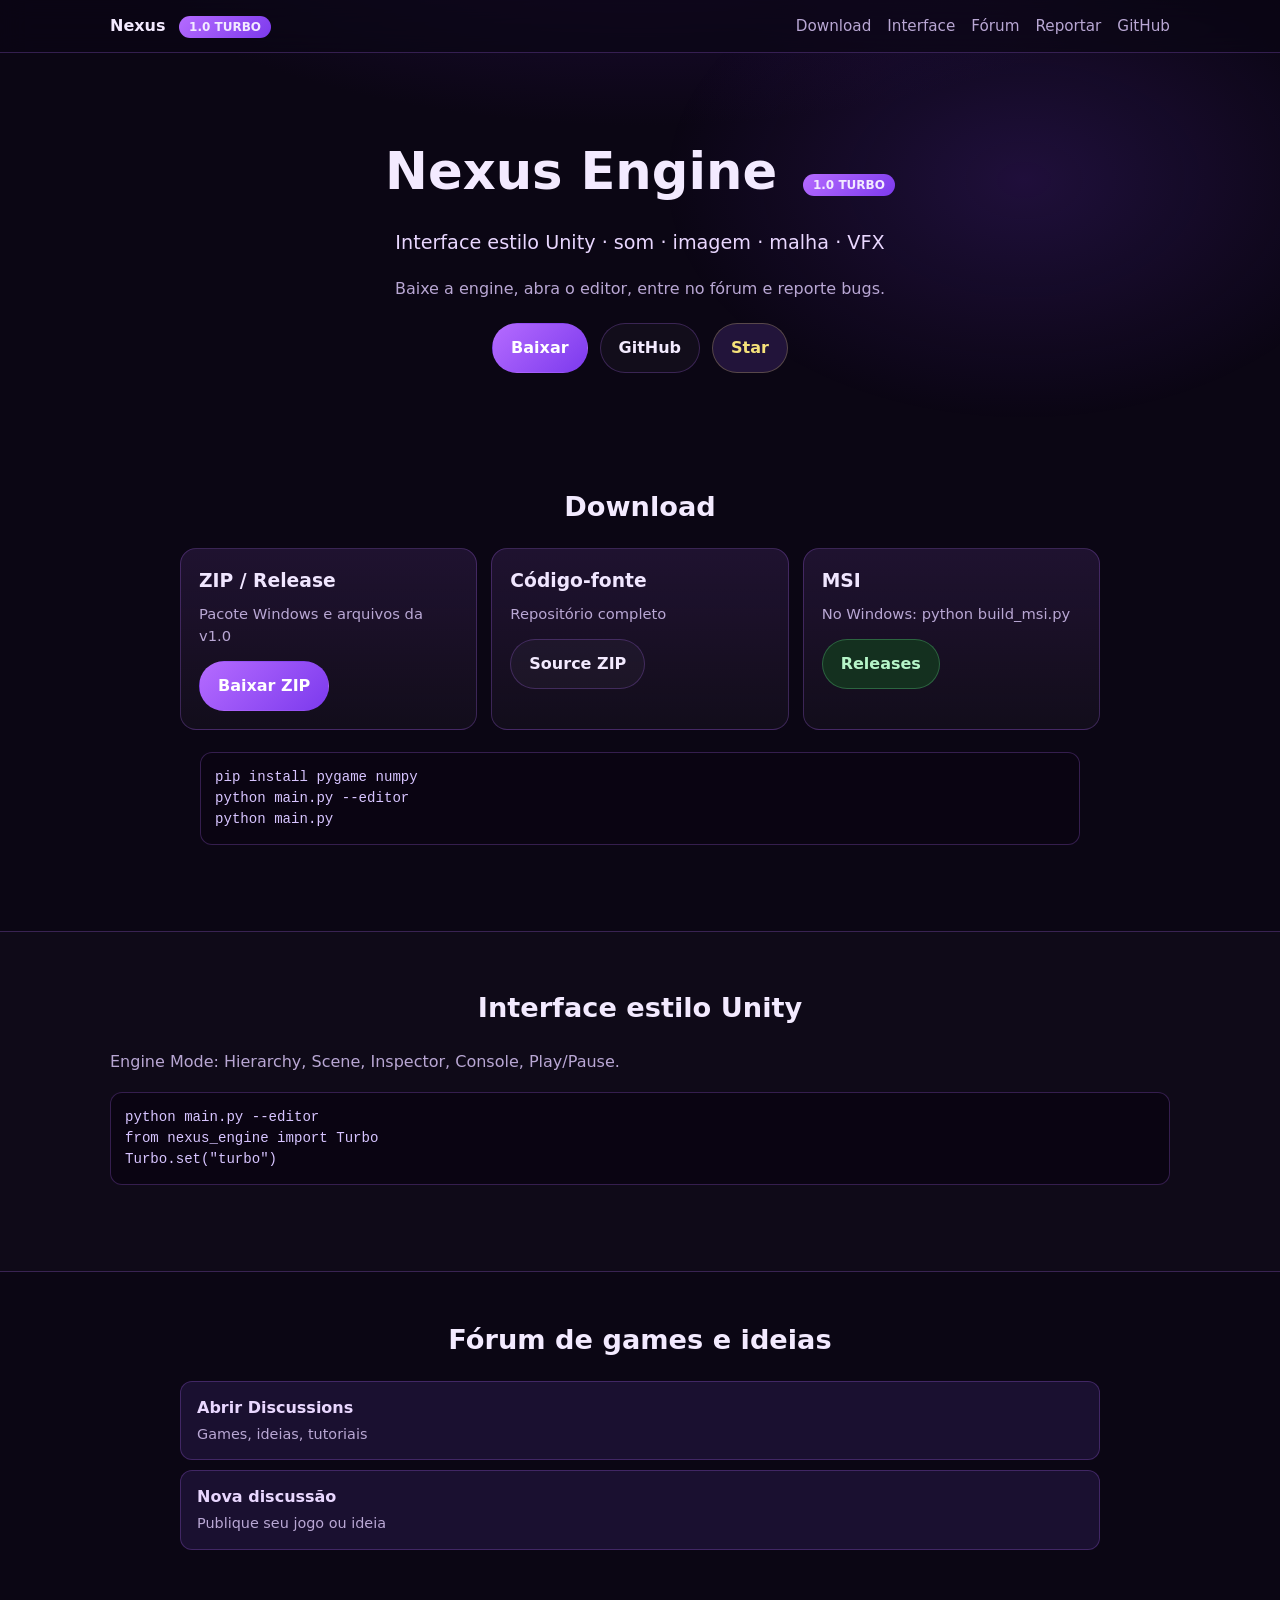
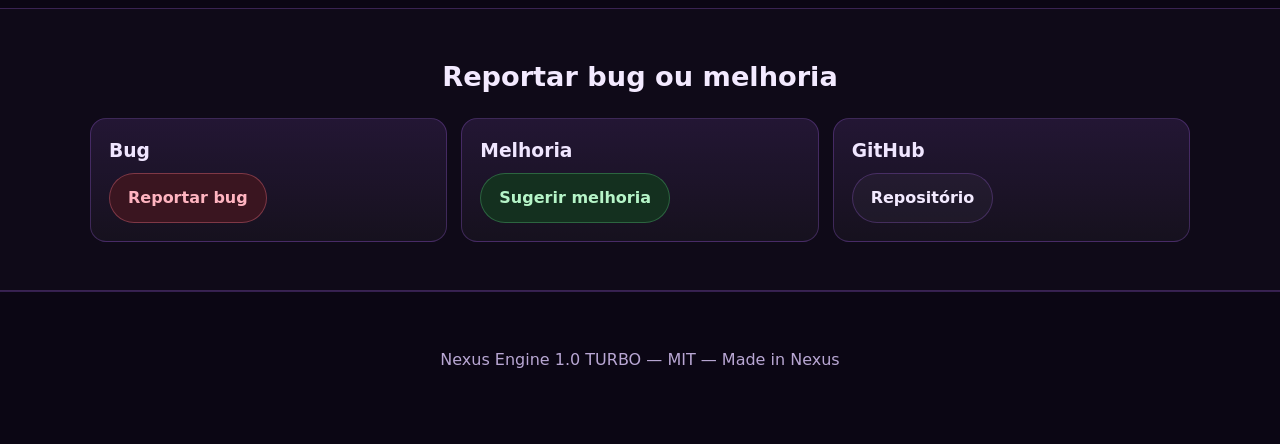
==== docs/index.html @ ec55538c "docs/: real single-page site for GitHub Pages" ====
<!DOCTYPE html>
<html lang="pt-BR">
<head>
  <meta charset="UTF-8" />
  <meta name="viewport" content="width=device-width, initial-scale=1" />
  <title>Nexus Engine 1.0 TURBO</title>
  <meta name="description" content="Nexus Engine 1.0 TURBO — download, interface Unity, fórum, reportar bug" />
  <link rel="stylesheet" href="styles.css" />
</head>
<body>
  <div class="bg-glow"></div>
  <header class="nav"><div class="nav-inner">
    <a class="brand" href="#top"><span>Nexus <span class="badge-turbo">1.0 TURBO</span></span></a>
    <nav class="links">
      <a href="#download">Download</a>
      <a href="#interface">Interface</a>
      <a href="#forum">Fórum</a>
      <a href="#report">Reportar</a>
      <a href="https://github.com/heitorhanzelgontijo-svg/nexus-engine" target="_blank" rel="noopener">GitHub</a>
    </nav>
  </div></header>

  <main id="top">
    <section class="hero">
      <h1>Nexus Engine <span class="badge-turbo">1.0 TURBO</span></h1>
      <p class="tagline">Interface estilo Unity · som · imagem · malha · VFX</p>
      <p class="sub">Baixe a engine, abra o editor, entre no fórum e reporte bugs.</p>
      <div class="cta">
        <a class="btn primary" href="#download">Baixar</a>
        <a class="btn ghost" href="https://github.com/heitorhanzelgontijo-svg/nexus-engine" target="_blank" rel="noopener">GitHub</a>
        <a class="btn star" href="https://github.com/heitorhanzelgontijo-svg/nexus-engine" target="_blank" rel="noopener">Star</a>
      </div>
    </section>

    <section id="download" class="section">
      <h2>Download</h2>
      <div class="dl-grid">
        <div class="dl-card">
          <h3>ZIP / Release</h3>
          <p>Pacote Windows e arquivos da v1.0</p>
          <a class="btn primary" href="https://github.com/heitorhanzelgontijo-svg/nexus-engine/releases/latest">Baixar ZIP</a>
        </div>
        <div class="dl-card">
          <h3>Código-fonte</h3>
          <p>Repositório completo</p>
          <a class="btn ghost" href="https://github.com/heitorhanzelgontijo-svg/nexus-engine/archive/refs/heads/main.zip">Source ZIP</a>
        </div>
        <div class="dl-card">
          <h3>MSI</h3>
          <p>No Windows: python build_msi.py</p>
          <a class="btn ok" href="https://github.com/heitorhanzelgontijo-svg/nexus-engine/releases/latest">Releases</a>
        </div>
      </div>
      <div class="doc-block">
        <pre><code>pip install pygame numpy
python main.py --editor
python main.py</code></pre>
      </div>
    </section>

    <section id="interface" class="section alt">
      <div class="doc-block">
        <h2>Interface estilo Unity</h2>
        <p>Engine Mode: Hierarchy, Scene, Inspector, Console, Play/Pause.</p>
        <pre><code>python main.py --editor
from nexus_engine import Turbo
Turbo.set("turbo")</code></pre>
      </div>
    </section>

    <section id="forum" class="section">
      <h2>Fórum de games e ideias</h2>
      <ul class="forum-list">
        <li>
          <a href="https://github.com/heitorhanzelgontijo-svg/nexus-engine/discussions" target="_blank" rel="noopener">Abrir Discussions</a>
          <span>Games, ideias, tutoriais</span>
        </li>
        <li>
          <a href="https://github.com/heitorhanzelgontijo-svg/nexus-engine/discussions/new/choose" target="_blank" rel="noopener">Nova discussão</a>
          <span>Publique seu jogo ou ideia</span>
        </li>
      </ul>
    </section>

    <section id="report" class="section alt">
      <h2>Reportar bug ou melhoria</h2>
      <div class="dl-grid">
        <div class="dl-card">
          <h3>Bug</h3>
          <a class="btn danger" href="https://github.com/heitorhanzelgontijo-svg/nexus-engine/issues/new?labels=bug&title=%5BBUG%5D%20" target="_blank" rel="noopener">Reportar bug</a>
        </div>
        <div class="dl-card">
          <h3>Melhoria</h3>
          <a class="btn ok" href="https://github.com/heitorhanzelgontijo-svg/nexus-engine/issues/new?labels=enhancement&title=%5BENHANCEMENT%5D%20" target="_blank" rel="noopener">Sugerir melhoria</a>
        </div>
        <div class="dl-card">
          <h3>GitHub</h3>
          <a class="btn ghost" href="https://github.com/heitorhanzelgontijo-svg/nexus-engine" target="_blank" rel="noopener">Repositório</a>
        </div>
      </div>
    </section>
  </main>

  <footer>
    <p>Nexus Engine 1.0 TURBO — MIT — Made in Nexus</p>
  </footer>
  <script src="app.js"></script>
</body>
</html>
---- docs/styles.css ----
:root {
  --bg: #0b0614;
  --card: #1a1030;
  --text: #f3eaff;
  --muted: #b9a7d4;
  --accent: #b56bff;
  --accent2: #7c3aed;
  --line: rgba(181, 107, 255, 0.25);
  --radius: 18px;
  font-family: Inter, ui-sans-serif, system-ui, sans-serif;
}
* { box-sizing: border-box; }
body {
  margin: 0; color: var(--text);
  background: radial-gradient(1200px 600px at 50% -10%, #2a1050 0%, var(--bg) 55%);
  min-height: 100vh; line-height: 1.5;
}
.bg-glow {
  position: fixed; inset: 0; pointer-events: none; z-index: -1;
  background: radial-gradient(600px 400px at 80% 20%, rgba(124,58,237,.18), transparent 60%);
}
.nav {
  position: sticky; top: 0; z-index: 20;
  backdrop-filter: blur(14px); background: rgba(11,6,20,.7); border-bottom: 1px solid var(--line);
}
.nav-inner {
  max-width: 1100px; margin: 0 auto; padding: 14px 20px;
  display: flex; align-items: center; gap: 18px; justify-content: space-between; flex-wrap: wrap;
}
.brand { display: flex; align-items: center; gap: 10px; color: var(--text); text-decoration: none; font-weight: 700; }
.links { display: flex; gap: 16px; flex-wrap: wrap; }
.links a { color: var(--muted); text-decoration: none; font-size: 0.95rem; }
.links a:hover { color: var(--text); }
.hero { text-align: center; padding: 72px 20px 48px; max-width: 860px; margin: 0 auto; }
h1 { font-size: clamp(2.2rem, 5vw, 3.2rem); margin: 8px 0; }
.tagline { font-size: 1.2rem; color: #e9d7ff; }
.sub { color: var(--muted); max-width: 640px; margin: 0 auto 22px; }
.cta { display: flex; gap: 12px; justify-content: center; flex-wrap: wrap; margin-bottom: 18px; }
.btn {
  display: inline-flex; align-items: center; justify-content: center;
  padding: 12px 18px; border-radius: 999px; text-decoration: none; font-weight: 600;
  border: 1px solid transparent;
}
.btn.primary { background: linear-gradient(135deg, var(--accent), var(--accent2)); color: white; }
.btn.ghost { border-color: var(--line); color: var(--text); background: rgba(255,255,255,.03); }
.btn.star { background: #22143a; color: #f6e27a; border-color: rgba(246,226,122,.25); }
.btn.danger { background: #3a1520; color: #ffb4c0; border: 1px solid rgba(255,120,140,.35); }
.btn.ok { background: #14301f; color: #b6f5c8; border: 1px solid rgba(100,220,140,.3); }
.section { max-width: 1100px; margin: 0 auto; padding: 48px 20px; }
.section.alt { background: rgba(255,255,255,.02); border-block: 1px solid var(--line); max-width: none; }
.section.alt > * { max-width: 1100px; margin-left: auto; margin-right: auto; }
h2 { font-size: 1.7rem; margin: 0 0 20px; text-align: center; }
.dl-grid { display: grid; grid-template-columns: repeat(auto-fit, minmax(240px, 1fr)); gap: 14px; max-width: 920px; margin: 0 auto; }
.dl-card {
  background: linear-gradient(180deg, rgba(181,107,255,.12), rgba(255,255,255,.03));
  border: 1px solid var(--line); border-radius: 16px; padding: 18px; text-align: left;
}
.dl-card h3 { margin: 0 0 8px; color: #f0e6ff; }
.dl-card p { margin: 0 0 14px; color: var(--muted); font-size: 0.92rem; }
.doc-block { max-width: 920px; margin: 0 auto; padding: 8px 20px 24px; }
.doc-block pre {
  background: #0a0412; border: 1px solid var(--line); border-radius: 12px;
  padding: 14px; overflow: auto; color: #d7c4ff; font-size: 0.88rem; text-align: left;
}
.doc-block p, .doc-block li { color: var(--muted); text-align: left; line-height: 1.65; }
.forum-list { list-style: none; padding: 0; margin: 0 auto; max-width: 920px; }
.forum-list li {
  background: var(--card); border: 1px solid var(--line); border-radius: 12px;
  padding: 14px 16px; margin: 10px 0; text-align: left;
}
.forum-list a { color: #e9d7ff; font-weight: 600; text-decoration: none; }
.forum-list span { display: block; color: var(--muted); font-size: 0.9rem; margin-top: 4px; }
.badge-turbo {
  display: inline-block; margin-left: 8px; padding: 2px 10px; border-radius: 999px;
  background: linear-gradient(135deg, #b56bff, #7c3aed); font-size: 0.75rem; font-weight: 800;
}
footer { text-align: center; padding: 40px 16px 56px; color: var(--muted); border-top: 1px solid var(--line); }
html { scroll-behavior: smooth; }
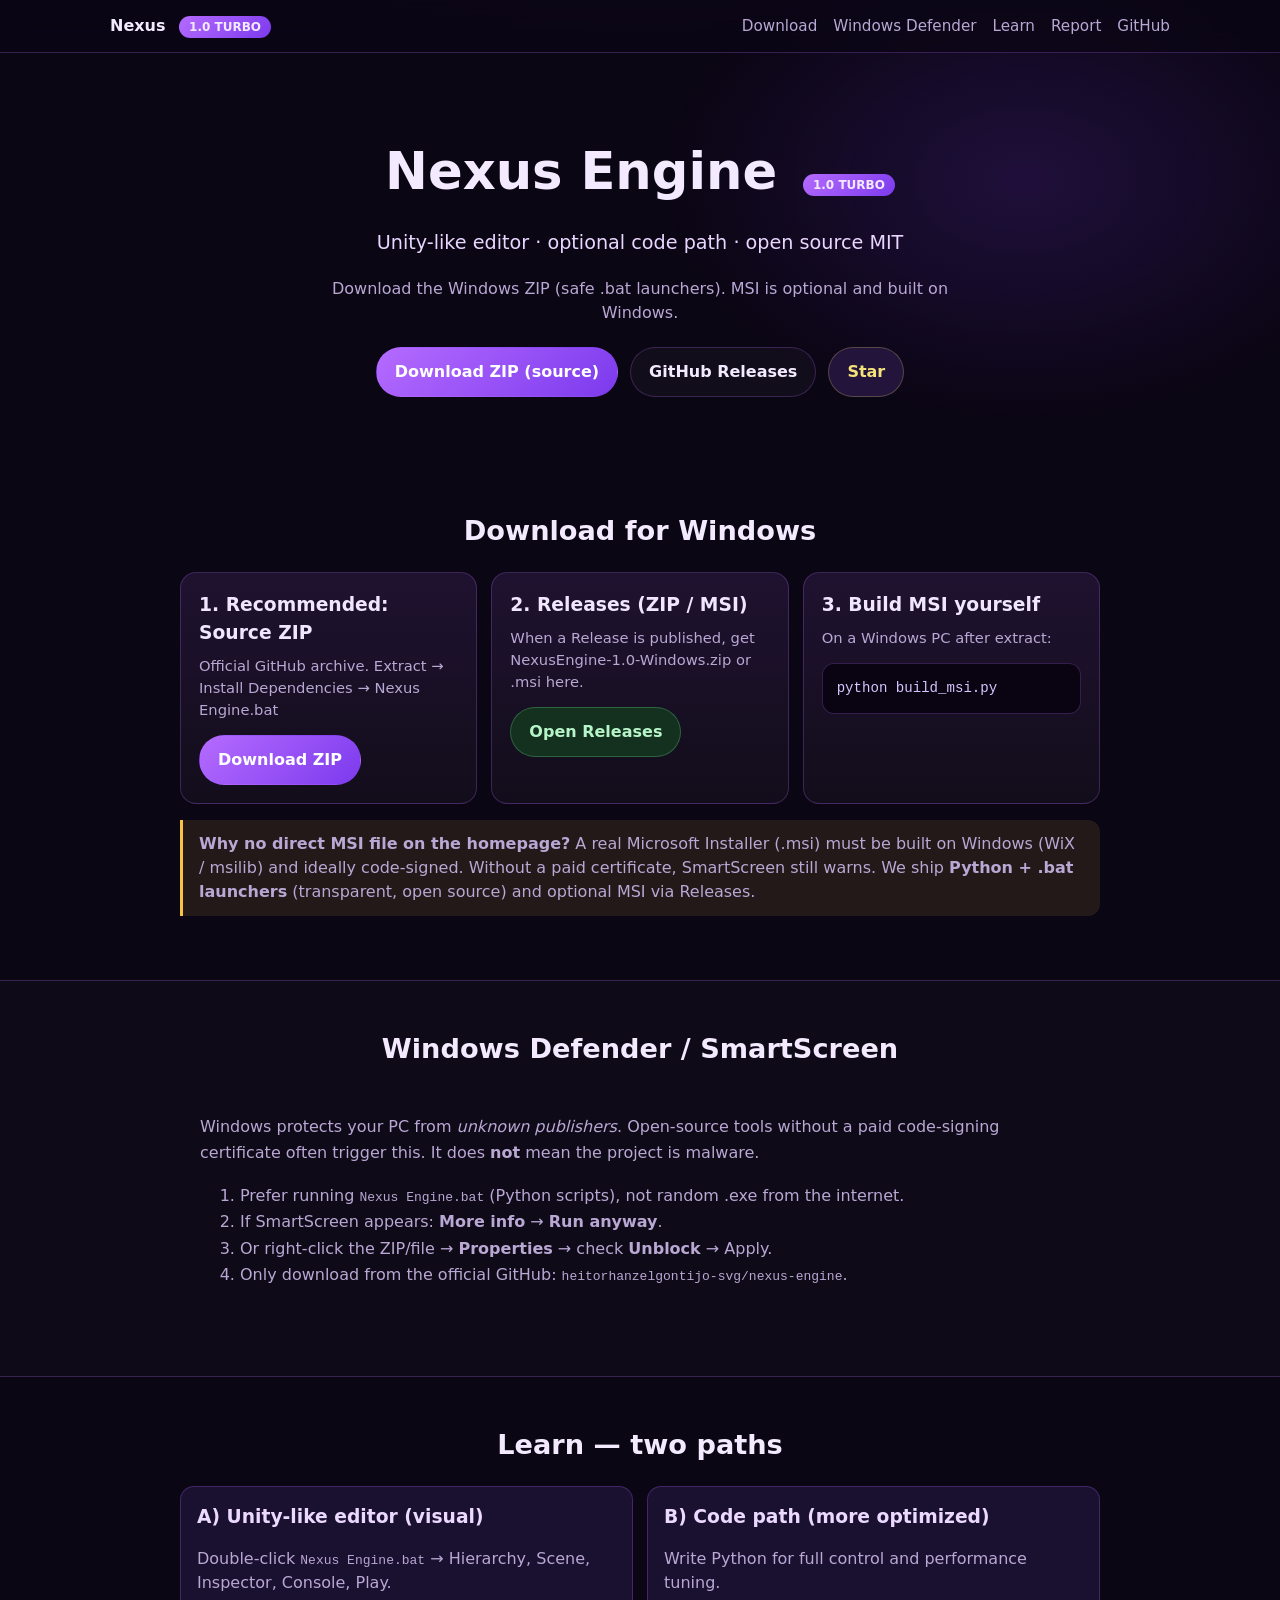
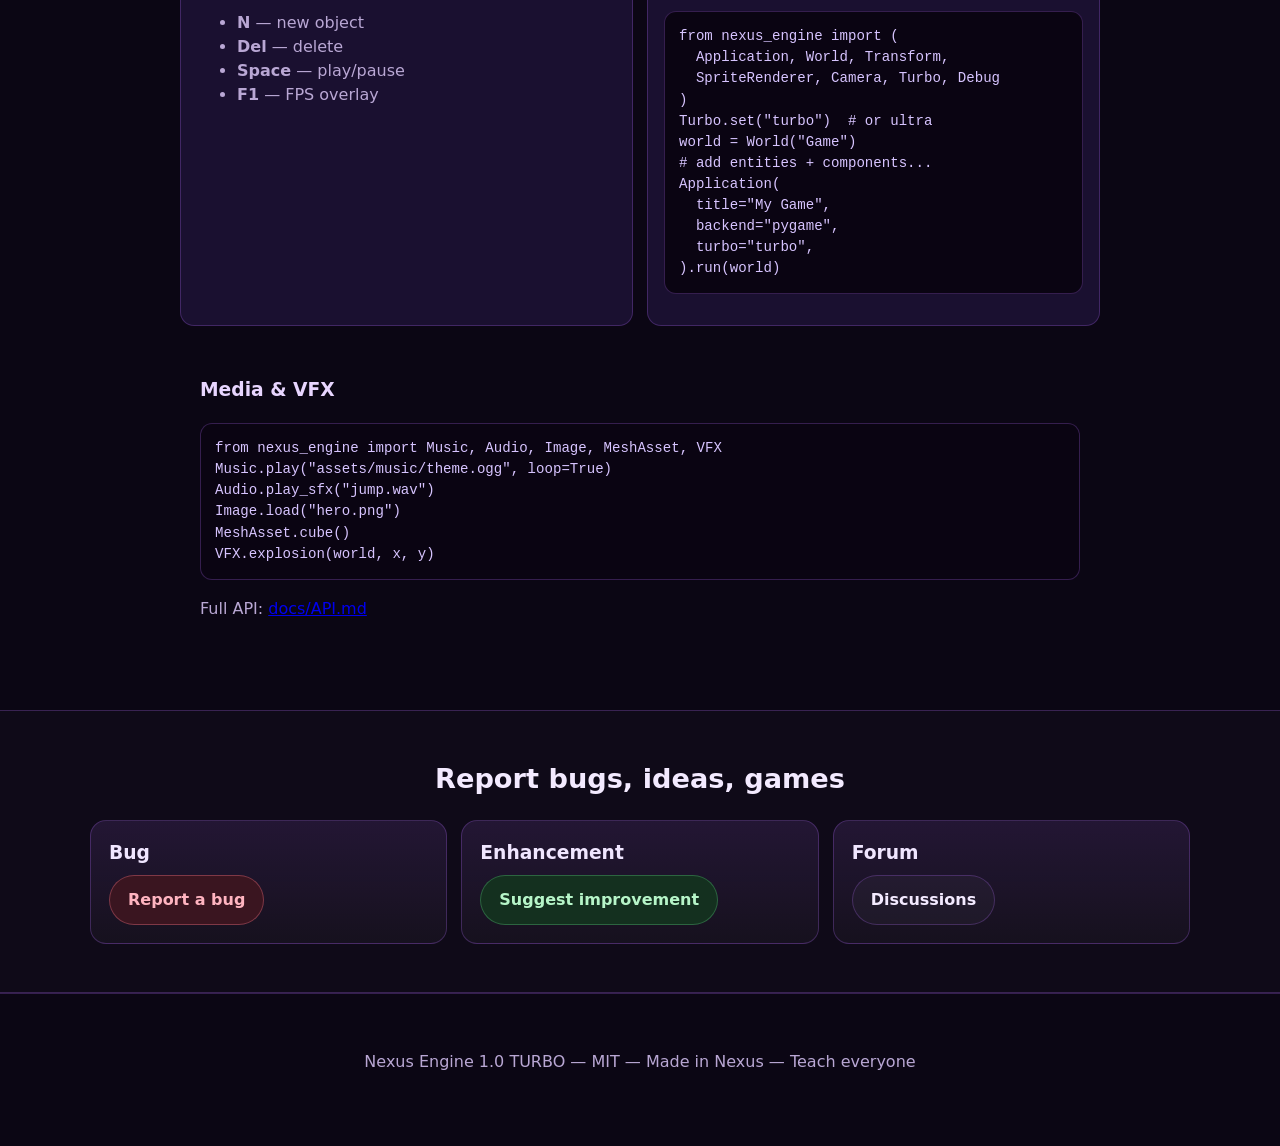
==== commit 59c77f99: "English site: Windows ZIP download, Defender guide, Unity-like + code paths" ====
--- a/docs/index.html
+++ b/docs/index.html
@@ -1,11 +1,17 @@
 <!DOCTYPE html>
-<html lang="pt-BR">
+<html lang="en">
 <head>
   <meta charset="UTF-8" />
   <meta name="viewport" content="width=device-width, initial-scale=1" />
-  <title>Nexus Engine 1.0 TURBO</title>
-  <meta name="description" content="Nexus Engine 1.0 TURBO — download, interface Unity, fórum, reportar bug" />
+  <title>Nexus Engine 1.0 TURBO — Download & Learn</title>
   <link rel="stylesheet" href="styles.css" />
+  <style>
+    .warn{border-left:3px solid #f6c343;background:rgba(246,195,67,.1);padding:12px 16px;border-radius:0 12px 12px 0;margin:16px auto;max-width:920px;color:var(--muted);text-align:left}
+    .path{display:grid;grid-template-columns:repeat(auto-fit,minmax(260px,1fr));gap:14px;max-width:920px;margin:0 auto}
+    .path article{background:var(--card);border:1px solid var(--line);border-radius:14px;padding:16px;text-align:left}
+    .path h3{margin:0 0 8px;color:#ecd9ff}
+    pre{background:#0a0412;border:1px solid var(--line);border-radius:12px;padding:14px;overflow:auto;color:#d7c4ff;font-size:.88rem;text-align:left}
+  </style>
 </head>
 <body>
   <div class="bg-glow"></div>
@@ -13,9 +19,9 @@
     <a class="brand" href="#top"><span>Nexus <span class="badge-turbo">1.0 TURBO</span></span></a>
     <nav class="links">
       <a href="#download">Download</a>
-      <a href="#interface">Interface</a>
-      <a href="#forum">Fórum</a>
-      <a href="#report">Reportar</a>
+      <a href="#defender">Windows Defender</a>
+      <a href="#learn">Learn</a>
+      <a href="#report">Report</a>
       <a href="https://github.com/heitorhanzelgontijo-svg/nexus-engine" target="_blank" rel="noopener">GitHub</a>
     </nav>
   </div></header>
@@ -23,87 +29,114 @@
   <main id="top">
     <section class="hero">
       <h1>Nexus Engine <span class="badge-turbo">1.0 TURBO</span></h1>
-      <p class="tagline">Interface estilo Unity · som · imagem · malha · VFX</p>
-      <p class="sub">Baixe a engine, abra o editor, entre no fórum e reporte bugs.</p>
+      <p class="tagline">Unity-like editor · optional code path · open source MIT</p>
+      <p class="sub">Download the Windows ZIP (safe .bat launchers). MSI is optional and built on Windows.</p>
       <div class="cta">
-        <a class="btn primary" href="#download">Baixar</a>
-        <a class="btn ghost" href="https://github.com/heitorhanzelgontijo-svg/nexus-engine" target="_blank" rel="noopener">GitHub</a>
-        <a class="btn star" href="https://github.com/heitorhanzelgontijo-svg/nexus-engine" target="_blank" rel="noopener">Star</a>
+        <a class="btn primary" href="https://github.com/heitorhanzelgontijo-svg/nexus-engine/archive/refs/heads/main.zip">Download ZIP (source)</a>
+        <a class="btn ghost" href="https://github.com/heitorhanzelgontijo-svg/nexus-engine/releases">GitHub Releases</a>
+        <a class="btn star" href="https://github.com/heitorhanzelgontijo-svg/nexus-engine">Star</a>
       </div>
     </section>
 
     <section id="download" class="section">
-      <h2>Download</h2>
+      <h2>Download for Windows</h2>
       <div class="dl-grid">
         <div class="dl-card">
-          <h3>ZIP / Release</h3>
-          <p>Pacote Windows e arquivos da v1.0</p>
-          <a class="btn primary" href="https://github.com/heitorhanzelgontijo-svg/nexus-engine/releases/latest">Baixar ZIP</a>
+          <h3>1. Recommended: Source ZIP</h3>
+          <p>Official GitHub archive. Extract → Install Dependencies → Nexus Engine.bat</p>
+          <a class="btn primary" href="https://github.com/heitorhanzelgontijo-svg/nexus-engine/archive/refs/heads/main.zip">Download ZIP</a>
         </div>
         <div class="dl-card">
-          <h3>Código-fonte</h3>
-          <p>Repositório completo</p>
-          <a class="btn ghost" href="https://github.com/heitorhanzelgontijo-svg/nexus-engine/archive/refs/heads/main.zip">Source ZIP</a>
+          <h3>2. Releases (ZIP / MSI)</h3>
+          <p>When a Release is published, get NexusEngine-1.0-Windows.zip or .msi here.</p>
+          <a class="btn ok" href="https://github.com/heitorhanzelgontijo-svg/nexus-engine/releases/latest">Open Releases</a>
         </div>
         <div class="dl-card">
-          <h3>MSI</h3>
-          <p>No Windows: python build_msi.py</p>
-          <a class="btn ok" href="https://github.com/heitorhanzelgontijo-svg/nexus-engine/releases/latest">Releases</a>
+          <h3>3. Build MSI yourself</h3>
+          <p>On a Windows PC after extract:</p>
+          <pre style="margin:0">python build_msi.py</pre>
         </div>
       </div>
-      <div class="doc-block">
-        <pre><code>pip install pygame numpy
-python main.py --editor
-python main.py</code></pre>
+      <div class="warn">
+        <strong>Why no direct MSI file on the homepage?</strong>
+        A real Microsoft Installer (.msi) must be built on Windows (WiX / msilib) and ideally code-signed.
+        Without a paid certificate, SmartScreen still warns. We ship <strong>Python + .bat launchers</strong> (transparent, open source) and optional MSI via Releases.
       </div>
     </section>
 
-    <section id="interface" class="section alt">
-      <div class="doc-block">
-        <h2>Interface estilo Unity</h2>
-        <p>Engine Mode: Hierarchy, Scene, Inspector, Console, Play/Pause.</p>
-        <pre><code>python main.py --editor
-from nexus_engine import Turbo
-Turbo.set("turbo")</code></pre>
+    <section id="defender" class="section alt">
+      <h2>Windows Defender / SmartScreen</h2>
+      <div class="doc-block" style="max-width:920px;margin:0 auto">
+        <p style="color:var(--muted);text-align:left">Windows protects your PC from <em>unknown publishers</em>. Open-source tools without a paid code-signing certificate often trigger this. It does <strong>not</strong> mean the project is malware.</p>
+        <ol style="color:var(--muted);text-align:left">
+          <li>Prefer running <code>Nexus Engine.bat</code> (Python scripts), not random .exe from the internet.</li>
+          <li>If SmartScreen appears: <strong>More info</strong> → <strong>Run anyway</strong>.</li>
+          <li>Or right-click the ZIP/file → <strong>Properties</strong> → check <strong>Unblock</strong> → Apply.</li>
+          <li>Only download from the official GitHub: <code>heitorhanzelgontijo-svg/nexus-engine</code>.</li>
+        </ol>
       </div>
     </section>
 
-    <section id="forum" class="section">
-      <h2>Fórum de games e ideias</h2>
-      <ul class="forum-list">
-        <li>
-          <a href="https://github.com/heitorhanzelgontijo-svg/nexus-engine/discussions" target="_blank" rel="noopener">Abrir Discussions</a>
-          <span>Games, ideias, tutoriais</span>
-        </li>
-        <li>
-          <a href="https://github.com/heitorhanzelgontijo-svg/nexus-engine/discussions/new/choose" target="_blank" rel="noopener">Nova discussão</a>
-          <span>Publique seu jogo ou ideia</span>
-        </li>
-      </ul>
+    <section id="learn" class="section">
+      <h2>Learn — two paths</h2>
+      <div class="path">
+        <article>
+          <h3>A) Unity-like editor (visual)</h3>
+          <p style="color:var(--muted)">Double-click <code>Nexus Engine.bat</code> → Hierarchy, Scene, Inspector, Console, Play.</p>
+          <ul style="color:var(--muted)">
+            <li><b>N</b> — new object</li>
+            <li><b>Del</b> — delete</li>
+            <li><b>Space</b> — play/pause</li>
+            <li><b>F1</b> — FPS overlay</li>
+          </ul>
+        </article>
+        <article>
+          <h3>B) Code path (more optimized)</h3>
+          <p style="color:var(--muted)">Write Python for full control and performance tuning.</p>
+          <pre>from nexus_engine import (
+  Application, World, Transform,
+  SpriteRenderer, Camera, Turbo, Debug
+)
+Turbo.set("turbo")  # or ultra
+world = World("Game")
+# add entities + components...
+Application(
+  title="My Game",
+  backend="pygame",
+  turbo="turbo",
+).run(world)</pre>
+        </article>
+      </div>
+      <div class="doc-block" style="max-width:920px;margin:24px auto 0">
+        <h3 style="color:#e8d5ff;text-align:left">Media &amp; VFX</h3>
+        <pre>from nexus_engine import Music, Audio, Image, MeshAsset, VFX
+Music.play("assets/music/theme.ogg", loop=True)
+Audio.play_sfx("jump.wav")
+Image.load("hero.png")
+MeshAsset.cube()
+VFX.explosion(world, x, y)</pre>
+        <p style="color:var(--muted);text-align:left">Full API: <a href="https://github.com/heitorhanzelgontijo-svg/nexus-engine/blob/main/docs/API.md">docs/API.md</a></p>
+      </div>
     </section>
 
     <section id="report" class="section alt">
-      <h2>Reportar bug ou melhoria</h2>
+      <h2>Report bugs, ideas, games</h2>
       <div class="dl-grid">
         <div class="dl-card">
           <h3>Bug</h3>
-          <a class="btn danger" href="https://github.com/heitorhanzelgontijo-svg/nexus-engine/issues/new?labels=bug&title=%5BBUG%5D%20" target="_blank" rel="noopener">Reportar bug</a>
+          <a class="btn danger" href="https://github.com/heitorhanzelgontijo-svg/nexus-engine/issues/new?labels=bug&title=%5BBUG%5D%20" target="_blank" rel="noopener">Report a bug</a>
         </div>
         <div class="dl-card">
-          <h3>Melhoria</h3>
-          <a class="btn ok" href="https://github.com/heitorhanzelgontijo-svg/nexus-engine/issues/new?labels=enhancement&title=%5BENHANCEMENT%5D%20" target="_blank" rel="noopener">Sugerir melhoria</a>
+          <h3>Enhancement</h3>
+          <a class="btn ok" href="https://github.com/heitorhanzelgontijo-svg/nexus-engine/issues/new?labels=enhancement&title=%5BENHANCEMENT%5D%20" target="_blank" rel="noopener">Suggest improvement</a>
         </div>
         <div class="dl-card">
-          <h3>GitHub</h3>
-          <a class="btn ghost" href="https://github.com/heitorhanzelgontijo-svg/nexus-engine" target="_blank" rel="noopener">Repositório</a>
+          <h3>Forum</h3>
+          <a class="btn ghost" href="https://github.com/heitorhanzelgontijo-svg/nexus-engine/discussions" target="_blank" rel="noopener">Discussions</a>
         </div>
       </div>
     </section>
   </main>
-
-  <footer>
-    <p>Nexus Engine 1.0 TURBO — MIT — Made in Nexus</p>
-  </footer>
-  <script src="app.js"></script>
+  <footer><p>Nexus Engine 1.0 TURBO — MIT — Made in Nexus — Teach everyone</p></footer>
 </body>
 </html>
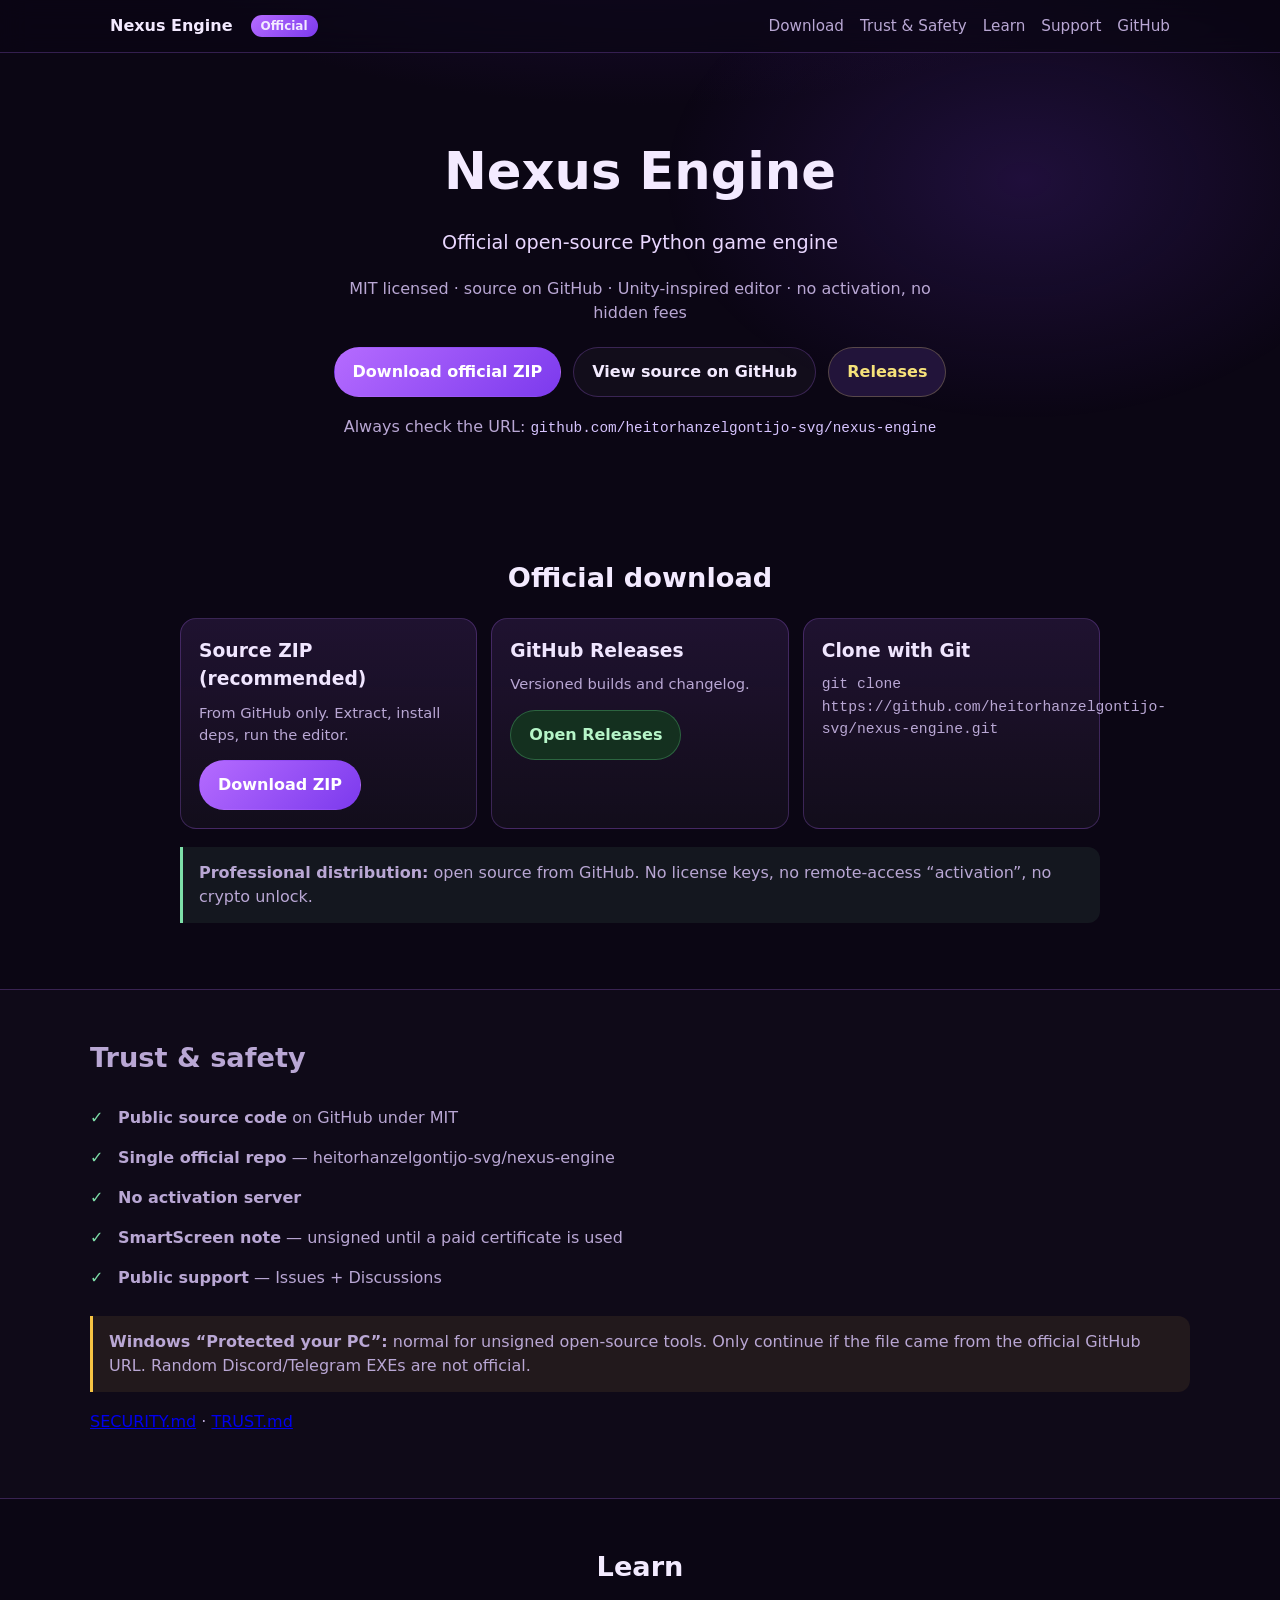
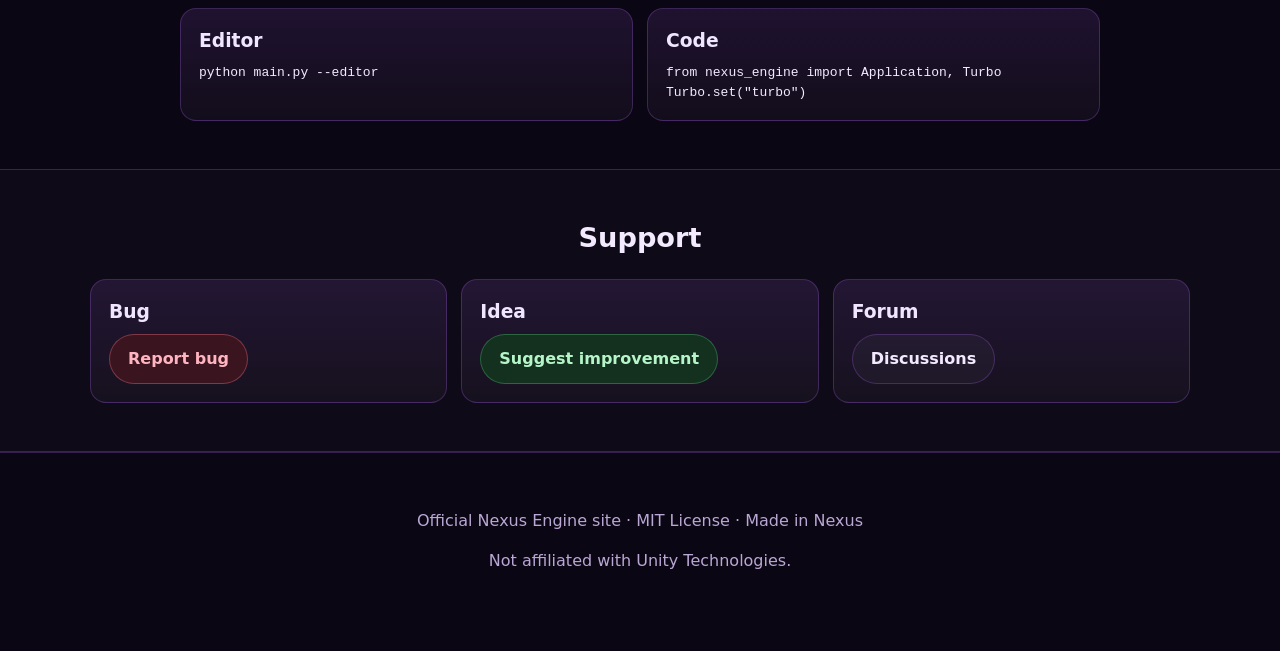
==== commit cb5a22a5: "Professional trust: SECURITY, TRUST, official English site, anti-scam messaging" ====
--- a/docs/index.html
+++ b/docs/index.html
@@ -3,140 +3,97 @@
 <head>
   <meta charset="UTF-8" />
   <meta name="viewport" content="width=device-width, initial-scale=1" />
-  <title>Nexus Engine 1.0 TURBO — Download & Learn</title>
+  <title>Nexus Engine — Official Site</title>
+  <meta name="description" content="Official Nexus Engine website. Open-source Python game engine. Download only from GitHub." />
   <link rel="stylesheet" href="styles.css" />
   <style>
-    .warn{border-left:3px solid #f6c343;background:rgba(246,195,67,.1);padding:12px 16px;border-radius:0 12px 12px 0;margin:16px auto;max-width:920px;color:var(--muted);text-align:left}
-    .path{display:grid;grid-template-columns:repeat(auto-fit,minmax(260px,1fr));gap:14px;max-width:920px;margin:0 auto}
-    .path article{background:var(--card);border:1px solid var(--line);border-radius:14px;padding:16px;text-align:left}
-    .path h3{margin:0 0 8px;color:#ecd9ff}
-    pre{background:#0a0412;border:1px solid var(--line);border-radius:12px;padding:14px;overflow:auto;color:#d7c4ff;font-size:.88rem;text-align:left}
+    .trust { max-width: 920px; margin: 0 auto; text-align: left; color: var(--muted); }
+    .check { list-style: none; padding: 0; }
+    .check li { padding: 8px 0 8px 28px; position: relative; }
+    .check li::before { content: "✓"; position: absolute; left: 0; color: #7ddea8; font-weight: 800; }
+    .warn { border-left: 3px solid #f6c343; background: rgba(246,195,67,.08); padding: 14px 16px; border-radius: 0 12px 12px 0; margin: 18px 0; }
+    .okbox { border-left: 3px solid #7ddea8; background: rgba(125,222,168,.08); padding: 14px 16px; border-radius: 0 12px 12px 0; margin: 18px 0; }
+    .mono { font-family: ui-monospace, Consolas, monospace; font-size: .9rem; color: #d7c4ff; }
   </style>
 </head>
 <body>
   <div class="bg-glow"></div>
   <header class="nav"><div class="nav-inner">
-    <a class="brand" href="#top"><span>Nexus <span class="badge-turbo">1.0 TURBO</span></span></a>
+    <a class="brand" href="#top"><span>Nexus Engine</span> <span class="badge-turbo">Official</span></a>
     <nav class="links">
       <a href="#download">Download</a>
-      <a href="#defender">Windows Defender</a>
+      <a href="#trust">Trust &amp; Safety</a>
       <a href="#learn">Learn</a>
-      <a href="#report">Report</a>
+      <a href="#report">Support</a>
       <a href="https://github.com/heitorhanzelgontijo-svg/nexus-engine" target="_blank" rel="noopener">GitHub</a>
     </nav>
   </div></header>
-
   <main id="top">
     <section class="hero">
-      <h1>Nexus Engine <span class="badge-turbo">1.0 TURBO</span></h1>
-      <p class="tagline">Unity-like editor · optional code path · open source MIT</p>
-      <p class="sub">Download the Windows ZIP (safe .bat launchers). MSI is optional and built on Windows.</p>
+      <h1>Nexus Engine</h1>
+      <p class="tagline">Official open-source Python game engine</p>
+      <p class="sub">MIT licensed · source on GitHub · Unity-inspired editor · no activation, no hidden fees</p>
       <div class="cta">
-        <a class="btn primary" href="https://github.com/heitorhanzelgontijo-svg/nexus-engine/archive/refs/heads/main.zip">Download ZIP (source)</a>
-        <a class="btn ghost" href="https://github.com/heitorhanzelgontijo-svg/nexus-engine/releases">GitHub Releases</a>
-        <a class="btn star" href="https://github.com/heitorhanzelgontijo-svg/nexus-engine">Star</a>
+        <a class="btn primary" href="https://github.com/heitorhanzelgontijo-svg/nexus-engine/archive/refs/heads/main.zip">Download official ZIP</a>
+        <a class="btn ghost" href="https://github.com/heitorhanzelgontijo-svg/nexus-engine">View source on GitHub</a>
+        <a class="btn star" href="https://github.com/heitorhanzelgontijo-svg/nexus-engine/releases">Releases</a>
       </div>
+      <p class="sub" style="margin-top:12px">Always check the URL: <span class="mono">github.com/heitorhanzelgontijo-svg/nexus-engine</span></p>
     </section>
-
     <section id="download" class="section">
-      <h2>Download for Windows</h2>
+      <h2>Official download</h2>
       <div class="dl-grid">
         <div class="dl-card">
-          <h3>1. Recommended: Source ZIP</h3>
-          <p>Official GitHub archive. Extract → Install Dependencies → Nexus Engine.bat</p>
+          <h3>Source ZIP (recommended)</h3>
+          <p>From GitHub only. Extract, install deps, run the editor.</p>
           <a class="btn primary" href="https://github.com/heitorhanzelgontijo-svg/nexus-engine/archive/refs/heads/main.zip">Download ZIP</a>
         </div>
         <div class="dl-card">
-          <h3>2. Releases (ZIP / MSI)</h3>
-          <p>When a Release is published, get NexusEngine-1.0-Windows.zip or .msi here.</p>
-          <a class="btn ok" href="https://github.com/heitorhanzelgontijo-svg/nexus-engine/releases/latest">Open Releases</a>
+          <h3>GitHub Releases</h3>
+          <p>Versioned builds and changelog.</p>
+          <a class="btn ok" href="https://github.com/heitorhanzelgontijo-svg/nexus-engine/releases">Open Releases</a>
         </div>
         <div class="dl-card">
-          <h3>3. Build MSI yourself</h3>
-          <p>On a Windows PC after extract:</p>
-          <pre style="margin:0">python build_msi.py</pre>
+          <h3>Clone with Git</h3>
+          <p class="mono">git clone https://github.com/heitorhanzelgontijo-svg/nexus-engine.git</p>
         </div>
       </div>
-      <div class="warn">
-        <strong>Why no direct MSI file on the homepage?</strong>
-        A real Microsoft Installer (.msi) must be built on Windows (WiX / msilib) and ideally code-signed.
-        Without a paid certificate, SmartScreen still warns. We ship <strong>Python + .bat launchers</strong> (transparent, open source) and optional MSI via Releases.
+      <div class="trust"><div class="okbox"><strong>Professional distribution:</strong> open source from GitHub. No license keys, no remote-access “activation”, no crypto unlock.</div></div>
+    </section>
+    <section id="trust" class="section alt">
+      <div class="trust">
+        <h2 style="text-align:left">Trust &amp; safety</h2>
+        <ul class="check">
+          <li><strong>Public source code</strong> on GitHub under MIT</li>
+          <li><strong>Single official repo</strong> — heitorhanzelgontijo-svg/nexus-engine</li>
+          <li><strong>No activation server</strong></li>
+          <li><strong>SmartScreen note</strong> — unsigned until a paid certificate is used</li>
+          <li><strong>Public support</strong> — Issues + Discussions</li>
+        </ul>
+        <div class="warn"><strong>Windows “Protected your PC”:</strong> normal for unsigned open-source tools. Only continue if the file came from the official GitHub URL. Random Discord/Telegram EXEs are not official.</div>
+        <p><a href="https://github.com/heitorhanzelgontijo-svg/nexus-engine/blob/main/SECURITY.md">SECURITY.md</a> · <a href="https://github.com/heitorhanzelgontijo-svg/nexus-engine/blob/main/TRUST.md">TRUST.md</a></p>
       </div>
     </section>
-
-    <section id="defender" class="section alt">
-      <h2>Windows Defender / SmartScreen</h2>
-      <div class="doc-block" style="max-width:920px;margin:0 auto">
-        <p style="color:var(--muted);text-align:left">Windows protects your PC from <em>unknown publishers</em>. Open-source tools without a paid code-signing certificate often trigger this. It does <strong>not</strong> mean the project is malware.</p>
-        <ol style="color:var(--muted);text-align:left">
-          <li>Prefer running <code>Nexus Engine.bat</code> (Python scripts), not random .exe from the internet.</li>
-          <li>If SmartScreen appears: <strong>More info</strong> → <strong>Run anyway</strong>.</li>
-          <li>Or right-click the ZIP/file → <strong>Properties</strong> → check <strong>Unblock</strong> → Apply.</li>
-          <li>Only download from the official GitHub: <code>heitorhanzelgontijo-svg/nexus-engine</code>.</li>
-        </ol>
+    <section id="learn" class="section">
+      <h2>Learn</h2>
+      <div class="dl-grid">
+        <div class="dl-card"><h3>Editor</h3><pre style="margin:0">python main.py --editor</pre></div>
+        <div class="dl-card"><h3>Code</h3><pre style="margin:0">from nexus_engine import Application, Turbo
+Turbo.set("turbo")</pre></div>
       </div>
     </section>
-
-    <section id="learn" class="section">
-      <h2>Learn — two paths</h2>
-      <div class="path">
-        <article>
-          <h3>A) Unity-like editor (visual)</h3>
-          <p style="color:var(--muted)">Double-click <code>Nexus Engine.bat</code> → Hierarchy, Scene, Inspector, Console, Play.</p>
-          <ul style="color:var(--muted)">
-            <li><b>N</b> — new object</li>
-            <li><b>Del</b> — delete</li>
-            <li><b>Space</b> — play/pause</li>
-            <li><b>F1</b> — FPS overlay</li>
-          </ul>
-        </article>
-        <article>
-          <h3>B) Code path (more optimized)</h3>
-          <p style="color:var(--muted)">Write Python for full control and performance tuning.</p>
-          <pre>from nexus_engine import (
-  Application, World, Transform,
-  SpriteRenderer, Camera, Turbo, Debug
-)
-Turbo.set("turbo")  # or ultra
-world = World("Game")
-# add entities + components...
-Application(
-  title="My Game",
-  backend="pygame",
-  turbo="turbo",
-).run(world)</pre>
-        </article>
-      </div>
-      <div class="doc-block" style="max-width:920px;margin:24px auto 0">
-        <h3 style="color:#e8d5ff;text-align:left">Media &amp; VFX</h3>
-        <pre>from nexus_engine import Music, Audio, Image, MeshAsset, VFX
-Music.play("assets/music/theme.ogg", loop=True)
-Audio.play_sfx("jump.wav")
-Image.load("hero.png")
-MeshAsset.cube()
-VFX.explosion(world, x, y)</pre>
-        <p style="color:var(--muted);text-align:left">Full API: <a href="https://github.com/heitorhanzelgontijo-svg/nexus-engine/blob/main/docs/API.md">docs/API.md</a></p>
-      </div>
-    </section>
-
     <section id="report" class="section alt">
-      <h2>Report bugs, ideas, games</h2>
+      <h2>Support</h2>
       <div class="dl-grid">
-        <div class="dl-card">
-          <h3>Bug</h3>
-          <a class="btn danger" href="https://github.com/heitorhanzelgontijo-svg/nexus-engine/issues/new?labels=bug&title=%5BBUG%5D%20" target="_blank" rel="noopener">Report a bug</a>
-        </div>
-        <div class="dl-card">
-          <h3>Enhancement</h3>
-          <a class="btn ok" href="https://github.com/heitorhanzelgontijo-svg/nexus-engine/issues/new?labels=enhancement&title=%5BENHANCEMENT%5D%20" target="_blank" rel="noopener">Suggest improvement</a>
-        </div>
-        <div class="dl-card">
-          <h3>Forum</h3>
-          <a class="btn ghost" href="https://github.com/heitorhanzelgontijo-svg/nexus-engine/discussions" target="_blank" rel="noopener">Discussions</a>
-        </div>
+        <div class="dl-card"><h3>Bug</h3><a class="btn danger" href="https://github.com/heitorhanzelgontijo-svg/nexus-engine/issues/new?labels=bug&title=%5BBUG%5D%20">Report bug</a></div>
+        <div class="dl-card"><h3>Idea</h3><a class="btn ok" href="https://github.com/heitorhanzelgontijo-svg/nexus-engine/issues/new?labels=enhancement&title=%5BENHANCEMENT%5D%20">Suggest improvement</a></div>
+        <div class="dl-card"><h3>Forum</h3><a class="btn ghost" href="https://github.com/heitorhanzelgontijo-svg/nexus-engine/discussions">Discussions</a></div>
       </div>
     </section>
   </main>
-  <footer><p>Nexus Engine 1.0 TURBO — MIT — Made in Nexus — Teach everyone</p></footer>
+  <footer>
+    <p>Official Nexus Engine site · MIT License · Made in Nexus</p>
+    <p class="sub">Not affiliated with Unity Technologies.</p>
+  </footer>
 </body>
 </html>
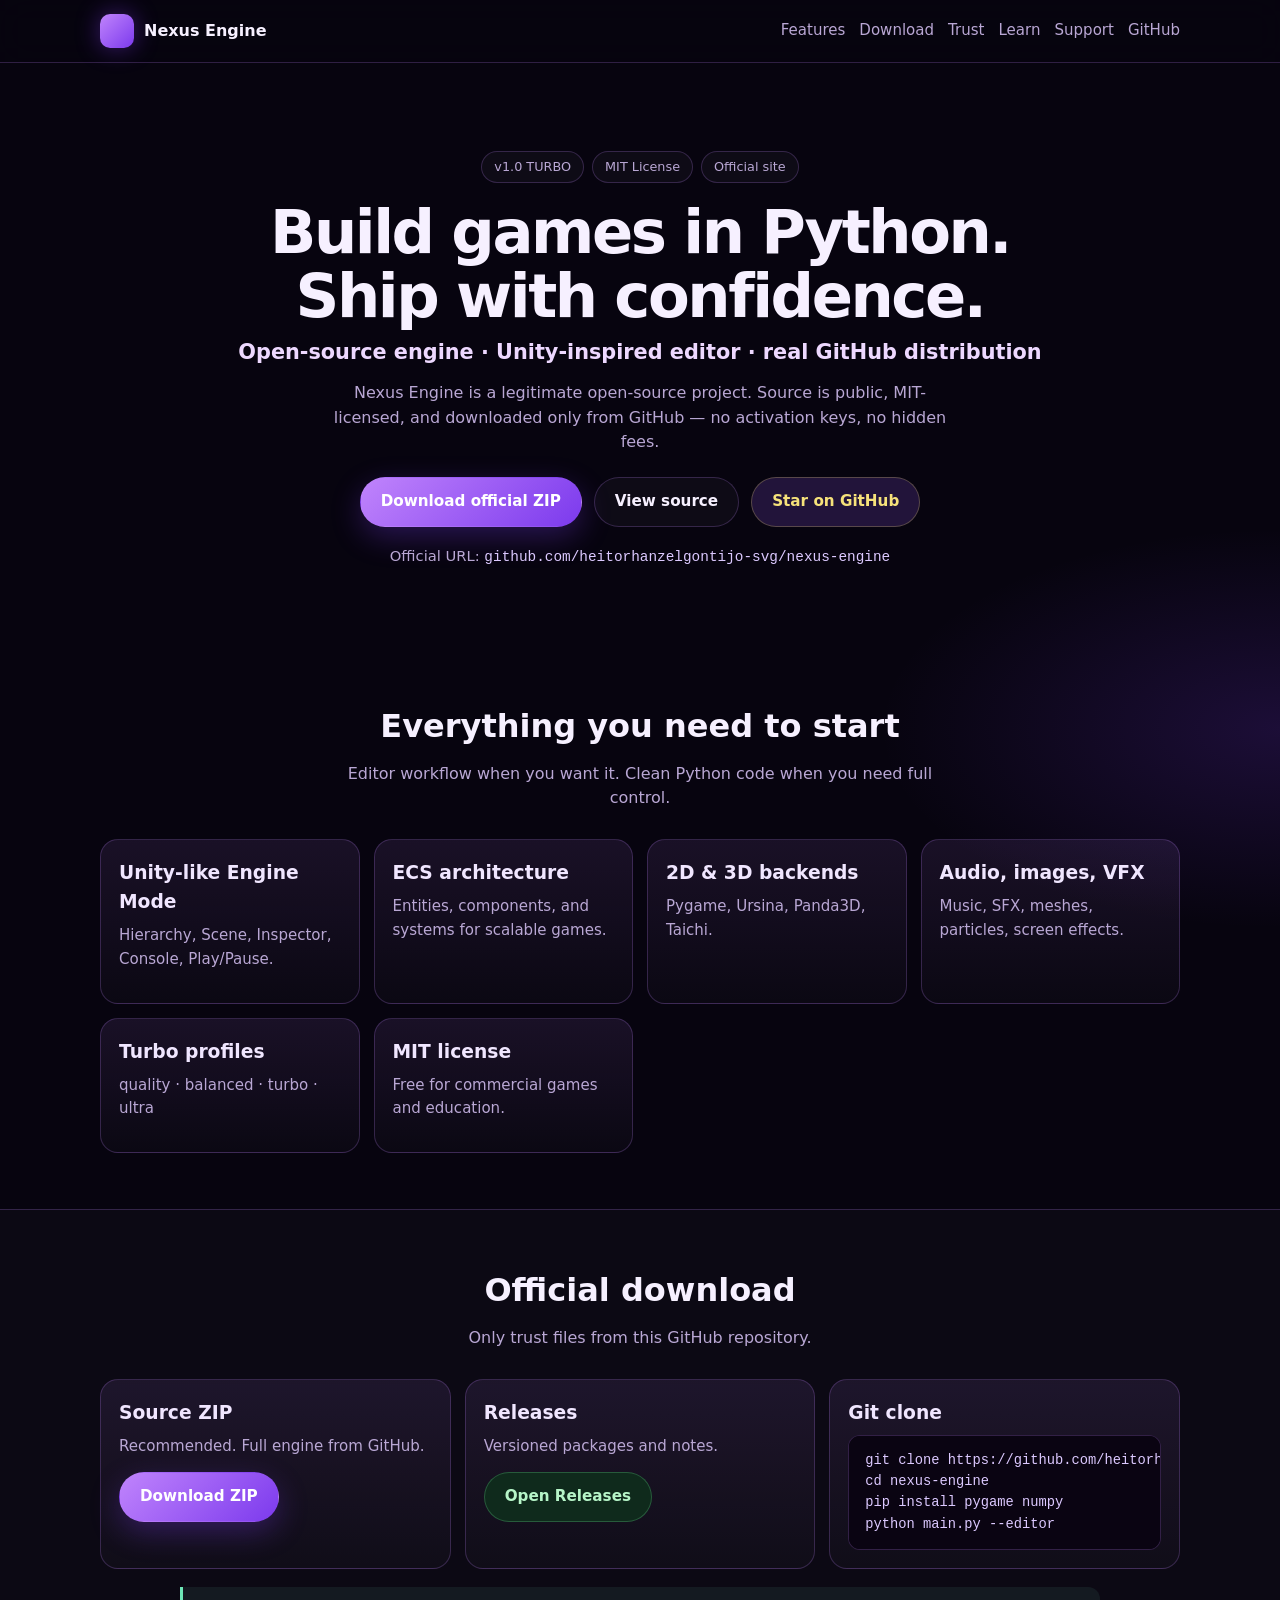
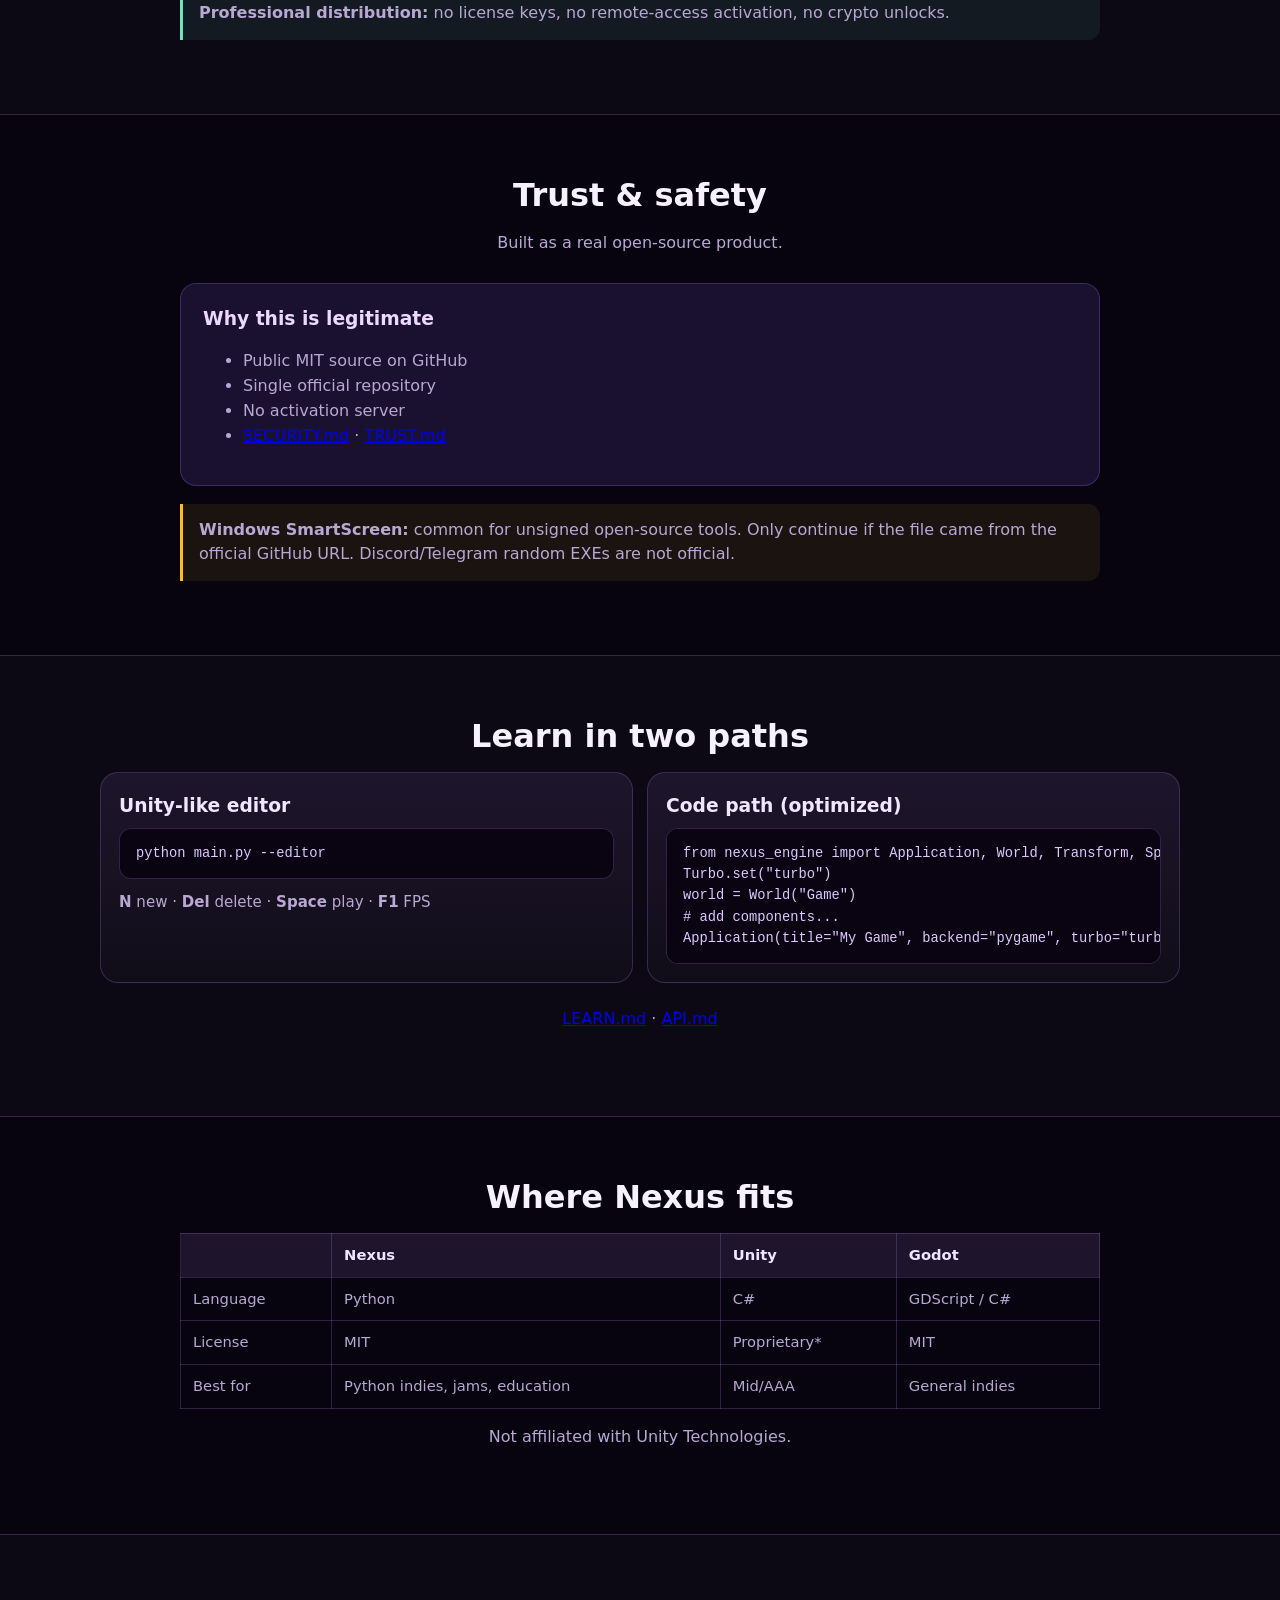
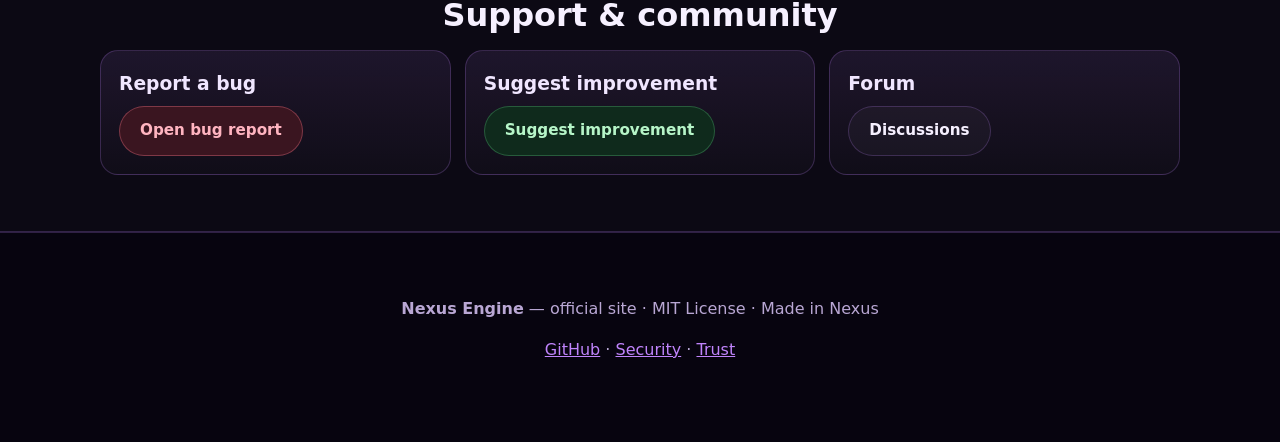
==== commit 8a3e1e7d: "Polish official English website (hero, trust, learn, support)" ====
--- a/docs/index.html
+++ b/docs/index.html
@@ -3,97 +3,152 @@
 <head>
   <meta charset="UTF-8" />
   <meta name="viewport" content="width=device-width, initial-scale=1" />
-  <title>Nexus Engine — Official Site</title>
-  <meta name="description" content="Official Nexus Engine website. Open-source Python game engine. Download only from GitHub." />
+  <title>Nexus Engine — Official Open-Source Python Game Engine</title>
+  <meta name="description" content="Official Nexus Engine site. Open-source Python game engine with a Unity-inspired editor. MIT license. Download only from GitHub." />
+  <meta name="theme-color" content="#7c3aed" />
   <link rel="stylesheet" href="styles.css" />
-  <style>
-    .trust { max-width: 920px; margin: 0 auto; text-align: left; color: var(--muted); }
-    .check { list-style: none; padding: 0; }
-    .check li { padding: 8px 0 8px 28px; position: relative; }
-    .check li::before { content: "✓"; position: absolute; left: 0; color: #7ddea8; font-weight: 800; }
-    .warn { border-left: 3px solid #f6c343; background: rgba(246,195,67,.08); padding: 14px 16px; border-radius: 0 12px 12px 0; margin: 18px 0; }
-    .okbox { border-left: 3px solid #7ddea8; background: rgba(125,222,168,.08); padding: 14px 16px; border-radius: 0 12px 12px 0; margin: 18px 0; }
-    .mono { font-family: ui-monospace, Consolas, monospace; font-size: .9rem; color: #d7c4ff; }
-  </style>
 </head>
 <body>
-  <div class="bg-glow"></div>
-  <header class="nav"><div class="nav-inner">
-    <a class="brand" href="#top"><span>Nexus Engine</span> <span class="badge-turbo">Official</span></a>
-    <nav class="links">
-      <a href="#download">Download</a>
-      <a href="#trust">Trust &amp; Safety</a>
-      <a href="#learn">Learn</a>
-      <a href="#report">Support</a>
-      <a href="https://github.com/heitorhanzelgontijo-svg/nexus-engine" target="_blank" rel="noopener">GitHub</a>
-    </nav>
-  </div></header>
+  <header class="nav">
+    <div class="nav-inner">
+      <a class="brand" href="#top"><span class="brand-mark"></span><span>Nexus Engine</span></a>
+      <nav class="links">
+        <a href="#features">Features</a>
+        <a href="#download">Download</a>
+        <a href="#trust">Trust</a>
+        <a href="#learn">Learn</a>
+        <a href="#support">Support</a>
+        <a href="https://github.com/heitorhanzelgontijo-svg/nexus-engine" target="_blank" rel="noopener">GitHub</a>
+      </nav>
+    </div>
+  </header>
+
   <main id="top">
     <section class="hero">
-      <h1>Nexus Engine</h1>
-      <p class="tagline">Official open-source Python game engine</p>
-      <p class="sub">MIT licensed · source on GitHub · Unity-inspired editor · no activation, no hidden fees</p>
+      <div class="pills" style="margin-bottom:18px">
+        <span>v1.0 TURBO</span><span>MIT License</span><span>Official site</span>
+      </div>
+      <h1>Build games in Python.<br/>Ship with confidence.</h1>
+      <p class="tagline">Open-source engine · Unity-inspired editor · real GitHub distribution</p>
+      <p class="sub">Nexus Engine is a legitimate open-source project. Source is public, MIT-licensed, and downloaded only from GitHub — no activation keys, no hidden fees.</p>
       <div class="cta">
         <a class="btn primary" href="https://github.com/heitorhanzelgontijo-svg/nexus-engine/archive/refs/heads/main.zip">Download official ZIP</a>
-        <a class="btn ghost" href="https://github.com/heitorhanzelgontijo-svg/nexus-engine">View source on GitHub</a>
-        <a class="btn star" href="https://github.com/heitorhanzelgontijo-svg/nexus-engine/releases">Releases</a>
+        <a class="btn ghost" href="https://github.com/heitorhanzelgontijo-svg/nexus-engine">View source</a>
+        <a class="btn star" href="https://github.com/heitorhanzelgontijo-svg/nexus-engine">Star on GitHub</a>
       </div>
-      <p class="sub" style="margin-top:12px">Always check the URL: <span class="mono">github.com/heitorhanzelgontijo-svg/nexus-engine</span></p>
+      <p class="sub" style="margin-top:8px;font-size:.92rem">Official URL: <span class="mono">github.com/heitorhanzelgontijo-svg/nexus-engine</span></p>
     </section>
-    <section id="download" class="section">
-      <h2>Official download</h2>
-      <div class="dl-grid">
-        <div class="dl-card">
-          <h3>Source ZIP (recommended)</h3>
-          <p>From GitHub only. Extract, install deps, run the editor.</p>
-          <a class="btn primary" href="https://github.com/heitorhanzelgontijo-svg/nexus-engine/archive/refs/heads/main.zip">Download ZIP</a>
-        </div>
-        <div class="dl-card">
-          <h3>GitHub Releases</h3>
-          <p>Versioned builds and changelog.</p>
-          <a class="btn ok" href="https://github.com/heitorhanzelgontijo-svg/nexus-engine/releases">Open Releases</a>
-        </div>
-        <div class="dl-card">
-          <h3>Clone with Git</h3>
-          <p class="mono">git clone https://github.com/heitorhanzelgontijo-svg/nexus-engine.git</p>
-        </div>
-      </div>
-      <div class="trust"><div class="okbox"><strong>Professional distribution:</strong> open source from GitHub. No license keys, no remote-access “activation”, no crypto unlock.</div></div>
-    </section>
-    <section id="trust" class="section alt">
-      <div class="trust">
-        <h2 style="text-align:left">Trust &amp; safety</h2>
-        <ul class="check">
-          <li><strong>Public source code</strong> on GitHub under MIT</li>
-          <li><strong>Single official repo</strong> — heitorhanzelgontijo-svg/nexus-engine</li>
-          <li><strong>No activation server</strong></li>
-          <li><strong>SmartScreen note</strong> — unsigned until a paid certificate is used</li>
-          <li><strong>Public support</strong> — Issues + Discussions</li>
-        </ul>
-        <div class="warn"><strong>Windows “Protected your PC”:</strong> normal for unsigned open-source tools. Only continue if the file came from the official GitHub URL. Random Discord/Telegram EXEs are not official.</div>
-        <p><a href="https://github.com/heitorhanzelgontijo-svg/nexus-engine/blob/main/SECURITY.md">SECURITY.md</a> · <a href="https://github.com/heitorhanzelgontijo-svg/nexus-engine/blob/main/TRUST.md">TRUST.md</a></p>
+
+    <section id="features" class="section">
+      <h2>Everything you need to start</h2>
+      <p class="lead">Editor workflow when you want it. Clean Python code when you need full control.</p>
+      <div class="grid">
+        <article class="card"><h3>Unity-like Engine Mode</h3><p>Hierarchy, Scene, Inspector, Console, Play/Pause.</p></article>
+        <article class="card"><h3>ECS architecture</h3><p>Entities, components, and systems for scalable games.</p></article>
+        <article class="card"><h3>2D &amp; 3D backends</h3><p>Pygame, Ursina, Panda3D, Taichi.</p></article>
+        <article class="card"><h3>Audio, images, VFX</h3><p>Music, SFX, meshes, particles, screen effects.</p></article>
+        <article class="card"><h3>Turbo profiles</h3><p>quality · balanced · turbo · ultra</p></article>
+        <article class="card"><h3>MIT license</h3><p>Free for commercial games and education.</p></article>
       </div>
     </section>
-    <section id="learn" class="section">
-      <h2>Learn</h2>
-      <div class="dl-grid">
-        <div class="dl-card"><h3>Editor</h3><pre style="margin:0">python main.py --editor</pre></div>
-        <div class="dl-card"><h3>Code</h3><pre style="margin:0">from nexus_engine import Application, Turbo
-Turbo.set("turbo")</pre></div>
+
+    <section id="download" class="section alt"><div class="inner">
+      <h2>Official download</h2>
+      <p class="lead">Only trust files from this GitHub repository.</p>
+      <div class="grid">
+        <article class="card">
+          <h3>Source ZIP</h3>
+          <p>Recommended. Full engine from GitHub.</p>
+          <a class="btn primary" href="https://github.com/heitorhanzelgontijo-svg/nexus-engine/archive/refs/heads/main.zip">Download ZIP</a>
+        </article>
+        <article class="card">
+          <h3>Releases</h3>
+          <p>Versioned packages and notes.</p>
+          <a class="btn ok" href="https://github.com/heitorhanzelgontijo-svg/nexus-engine/releases">Open Releases</a>
+        </article>
+        <article class="card">
+          <h3>Git clone</h3>
+          <pre class="code">git clone https://github.com/heitorhanzelgontijo-svg/nexus-engine.git
+cd nexus-engine
+pip install pygame numpy
+python main.py --editor</pre>
+        </article>
       </div>
+      <div class="okbox"><strong>Professional distribution:</strong> no license keys, no remote-access activation, no crypto unlocks.</div>
+    </div></section>
+
+    <section id="trust" class="section">
+      <h2>Trust &amp; safety</h2>
+      <p class="lead">Built as a real open-source product.</p>
+      <div class="panel">
+        <h3>Why this is legitimate</h3>
+        <ul>
+          <li>Public MIT source on GitHub</li>
+          <li>Single official repository</li>
+          <li>No activation server</li>
+          <li><a href="https://github.com/heitorhanzelgontijo-svg/nexus-engine/blob/main/SECURITY.md">SECURITY.md</a> · <a href="https://github.com/heitorhanzelgontijo-svg/nexus-engine/blob/main/TRUST.md">TRUST.md</a></li>
+        </ul>
+      </div>
+      <div class="warnbox"><strong>Windows SmartScreen:</strong> common for unsigned open-source tools. Only continue if the file came from the official GitHub URL. Discord/Telegram random EXEs are not official.</div>
     </section>
-    <section id="report" class="section alt">
-      <h2>Support</h2>
-      <div class="dl-grid">
-        <div class="dl-card"><h3>Bug</h3><a class="btn danger" href="https://github.com/heitorhanzelgontijo-svg/nexus-engine/issues/new?labels=bug&title=%5BBUG%5D%20">Report bug</a></div>
-        <div class="dl-card"><h3>Idea</h3><a class="btn ok" href="https://github.com/heitorhanzelgontijo-svg/nexus-engine/issues/new?labels=enhancement&title=%5BENHANCEMENT%5D%20">Suggest improvement</a></div>
-        <div class="dl-card"><h3>Forum</h3><a class="btn ghost" href="https://github.com/heitorhanzelgontijo-svg/nexus-engine/discussions">Discussions</a></div>
+
+    <section id="learn" class="section alt"><div class="inner">
+      <h2>Learn in two paths</h2>
+      <div class="grid">
+        <article class="card">
+          <h3>Unity-like editor</h3>
+          <pre class="code">python main.py --editor</pre>
+          <p style="margin-top:12px"><strong>N</strong> new · <strong>Del</strong> delete · <strong>Space</strong> play · <strong>F1</strong> FPS</p>
+        </article>
+        <article class="card">
+          <h3>Code path (optimized)</h3>
+          <pre class="code">from nexus_engine import Application, World, Transform, SpriteRenderer, Turbo, Debug
+Turbo.set("turbo")
+world = World("Game")
+# add components...
+Application(title="My Game", backend="pygame", turbo="turbo").run(world)</pre>
+        </article>
       </div>
+      <p class="lead" style="margin-top:24px"><a href="https://github.com/heitorhanzelgontijo-svg/nexus-engine/blob/main/docs/LEARN.md">LEARN.md</a> · <a href="https://github.com/heitorhanzelgontijo-svg/nexus-engine/blob/main/docs/API.md">API.md</a></p>
+    </div></section>
+
+    <section class="section">
+      <h2>Where Nexus fits</h2>
+      <table class="cmp">
+        <tr><th></th><th>Nexus</th><th>Unity</th><th>Godot</th></tr>
+        <tr><td>Language</td><td>Python</td><td>C#</td><td>GDScript / C#</td></tr>
+        <tr><td>License</td><td>MIT</td><td>Proprietary*</td><td>MIT</td></tr>
+        <tr><td>Best for</td><td>Python indies, jams, education</td><td>Mid/AAA</td><td>General indies</td></tr>
+      </table>
+      <p class="lead" style="margin-top:16px">Not affiliated with Unity Technologies.</p>
     </section>
+
+    <section id="support" class="section alt"><div class="inner">
+      <h2>Support &amp; community</h2>
+      <div class="grid">
+        <article class="card">
+          <h3>Report a bug</h3>
+          <a class="btn danger" href="https://github.com/heitorhanzelgontijo-svg/nexus-engine/issues/new?labels=bug&title=%5BBUG%5D%20">Open bug report</a>
+        </article>
+        <article class="card">
+          <h3>Suggest improvement</h3>
+          <a class="btn ok" href="https://github.com/heitorhanzelgontijo-svg/nexus-engine/issues/new?labels=enhancement&title=%5BENHANCEMENT%5D%20">Suggest improvement</a>
+        </article>
+        <article class="card">
+          <h3>Forum</h3>
+          <a class="btn ghost" href="https://github.com/heitorhanzelgontijo-svg/nexus-engine/discussions">Discussions</a>
+        </article>
+      </div>
+    </div></section>
   </main>
+
   <footer>
-    <p>Official Nexus Engine site · MIT License · Made in Nexus</p>
-    <p class="sub">Not affiliated with Unity Technologies.</p>
+    <p><strong>Nexus Engine</strong> — official site · MIT License · Made in Nexus</p>
+    <p>
+      <a href="https://github.com/heitorhanzelgontijo-svg/nexus-engine">GitHub</a> ·
+      <a href="https://github.com/heitorhanzelgontijo-svg/nexus-engine/blob/main/SECURITY.md">Security</a> ·
+      <a href="https://github.com/heitorhanzelgontijo-svg/nexus-engine/blob/main/TRUST.md">Trust</a>
+    </p>
   </footer>
 </body>
 </html>
--- a/docs/styles.css
+++ b/docs/styles.css
@@ -1,78 +1,106 @@
 :root {
-  --bg: #0b0614;
+  --bg: #07040f;
   --card: #1a1030;
-  --text: #f3eaff;
+  --text: #f6f0ff;
   --muted: #b9a7d4;
-  --accent: #b56bff;
+  --accent: #c084fc;
   --accent2: #7c3aed;
-  --line: rgba(181, 107, 255, 0.25);
+  --line: rgba(192, 132, 252, 0.22);
+  --ok: #6ee7b7;
+  --warn: #fbbf24;
   --radius: 18px;
-  font-family: Inter, ui-sans-serif, system-ui, sans-serif;
+  font-family: "Segoe UI", Inter, ui-sans-serif, system-ui, sans-serif;
 }
 * { box-sizing: border-box; }
+html { scroll-behavior: smooth; }
 body {
   margin: 0; color: var(--text);
-  background: radial-gradient(1200px 600px at 50% -10%, #2a1050 0%, var(--bg) 55%);
-  min-height: 100vh; line-height: 1.5;
-}
-.bg-glow {
-  position: fixed; inset: 0; pointer-events: none; z-index: -1;
-  background: radial-gradient(600px 400px at 80% 20%, rgba(124,58,237,.18), transparent 60%);
+  background:
+    radial-gradient(1000px 500px at 50% -15%, #3b1764 0%, transparent 55%),
+    radial-gradient(800px 400px at 100% 20%, rgba(124,58,237,.18), transparent 50%),
+    var(--bg);
+  min-height: 100vh; line-height: 1.55;
 }
 .nav {
-  position: sticky; top: 0; z-index: 20;
-  backdrop-filter: blur(14px); background: rgba(11,6,20,.7); border-bottom: 1px solid var(--line);
+  position: sticky; top: 0; z-index: 50;
+  backdrop-filter: blur(16px);
+  background: rgba(7, 4, 15, 0.75);
+  border-bottom: 1px solid var(--line);
 }
 .nav-inner {
-  max-width: 1100px; margin: 0 auto; padding: 14px 20px;
-  display: flex; align-items: center; gap: 18px; justify-content: space-between; flex-wrap: wrap;
+  max-width: 1120px; margin: 0 auto; padding: 14px 20px;
+  display: flex; align-items: center; gap: 16px; justify-content: space-between; flex-wrap: wrap;
 }
-.brand { display: flex; align-items: center; gap: 10px; color: var(--text); text-decoration: none; font-weight: 700; }
-.links { display: flex; gap: 16px; flex-wrap: wrap; }
-.links a { color: var(--muted); text-decoration: none; font-size: 0.95rem; }
+.brand {
+  display: flex; align-items: center; gap: 10px;
+  color: var(--text); text-decoration: none; font-weight: 800;
+}
+.brand-mark {
+  width: 34px; height: 34px; border-radius: 10px;
+  background: linear-gradient(135deg, var(--accent), var(--accent2));
+  box-shadow: 0 0 24px rgba(124,58,237,.45);
+}
+.links { display: flex; gap: 14px; flex-wrap: wrap; }
+.links a { color: var(--muted); text-decoration: none; font-size: 0.94rem; font-weight: 500; }
 .links a:hover { color: var(--text); }
-.hero { text-align: center; padding: 72px 20px 48px; max-width: 860px; margin: 0 auto; }
-h1 { font-size: clamp(2.2rem, 5vw, 3.2rem); margin: 8px 0; }
-.tagline { font-size: 1.2rem; color: #e9d7ff; }
-.sub { color: var(--muted); max-width: 640px; margin: 0 auto 22px; }
+.hero { text-align: center; padding: 88px 20px 56px; max-width: 900px; margin: 0 auto; }
+.hero h1 {
+  font-size: clamp(2.6rem, 6vw, 3.8rem);
+  margin: 12px 0 8px; letter-spacing: -0.04em; line-height: 1.05;
+}
+.tagline { font-size: 1.3rem; color: #edd8ff; margin: 0 0 12px; font-weight: 600; }
+.sub { color: var(--muted); max-width: 620px; margin: 0 auto 22px; }
 .cta { display: flex; gap: 12px; justify-content: center; flex-wrap: wrap; margin-bottom: 18px; }
 .btn {
   display: inline-flex; align-items: center; justify-content: center;
-  padding: 12px 18px; border-radius: 999px; text-decoration: none; font-weight: 600;
-  border: 1px solid transparent;
+  padding: 12px 20px; border-radius: 999px; text-decoration: none; font-weight: 700;
+  border: 1px solid transparent; font-size: 0.95rem;
 }
-.btn.primary { background: linear-gradient(135deg, var(--accent), var(--accent2)); color: white; }
+.btn.primary {
+  background: linear-gradient(135deg, var(--accent), var(--accent2));
+  color: white; box-shadow: 0 10px 30px rgba(124,58,237,.3);
+}
 .btn.ghost { border-color: var(--line); color: var(--text); background: rgba(255,255,255,.03); }
 .btn.star { background: #22143a; color: #f6e27a; border-color: rgba(246,226,122,.25); }
 .btn.danger { background: #3a1520; color: #ffb4c0; border: 1px solid rgba(255,120,140,.35); }
-.btn.ok { background: #14301f; color: #b6f5c8; border: 1px solid rgba(100,220,140,.3); }
-.section { max-width: 1100px; margin: 0 auto; padding: 48px 20px; }
+.btn.ok { background: #0f2a1c; color: #b6f5c8; border: 1px solid rgba(100,220,140,.28); }
+.pills { display: flex; gap: 8px; justify-content: center; flex-wrap: wrap; }
+.pills span {
+  font-size: 0.8rem; color: var(--muted); border: 1px solid var(--line);
+  padding: 5px 12px; border-radius: 999px; background: rgba(255,255,255,.03);
+}
+.section { max-width: 1120px; margin: 0 auto; padding: 56px 20px; }
 .section.alt { background: rgba(255,255,255,.02); border-block: 1px solid var(--line); max-width: none; }
-.section.alt > * { max-width: 1100px; margin-left: auto; margin-right: auto; }
-h2 { font-size: 1.7rem; margin: 0 0 20px; text-align: center; }
-.dl-grid { display: grid; grid-template-columns: repeat(auto-fit, minmax(240px, 1fr)); gap: 14px; max-width: 920px; margin: 0 auto; }
-.dl-card {
-  background: linear-gradient(180deg, rgba(181,107,255,.12), rgba(255,255,255,.03));
-  border: 1px solid var(--line); border-radius: 16px; padding: 18px; text-align: left;
+.section.alt > .inner { max-width: 1120px; margin: 0 auto; padding: 0 20px; }
+h2 { font-size: clamp(1.6rem, 3vw, 2rem); margin: 0 0 10px; text-align: center; }
+.lead { text-align: center; color: var(--muted); max-width: 640px; margin: 0 auto 28px; }
+.grid { display: grid; grid-template-columns: repeat(auto-fit, minmax(240px, 1fr)); gap: 14px; }
+.card {
+  background: linear-gradient(180deg, rgba(192,132,252,.1), rgba(255,255,255,.02));
+  border: 1px solid var(--line); border-radius: 18px; padding: 18px; text-align: left;
 }
-.dl-card h3 { margin: 0 0 8px; color: #f0e6ff; }
-.dl-card p { margin: 0 0 14px; color: var(--muted); font-size: 0.92rem; }
-.doc-block { max-width: 920px; margin: 0 auto; padding: 8px 20px 24px; }
-.doc-block pre {
-  background: #0a0412; border: 1px solid var(--line); border-radius: 12px;
-  padding: 14px; overflow: auto; color: #d7c4ff; font-size: 0.88rem; text-align: left;
+.card h3 { margin: 0 0 8px; color: #f0e6ff; }
+.card p { margin: 0 0 14px; color: var(--muted); font-size: 0.94rem; }
+pre.code {
+  margin: 0; background: #0a0412; border: 1px solid var(--line); border-radius: 12px;
+  padding: 14px 16px; overflow: auto; color: #dcc9ff; font-size: 0.86rem;
 }
-.doc-block p, .doc-block li { color: var(--muted); text-align: left; line-height: 1.65; }
-.forum-list { list-style: none; padding: 0; margin: 0 auto; max-width: 920px; }
-.forum-list li {
-  background: var(--card); border: 1px solid var(--line); border-radius: 12px;
-  padding: 14px 16px; margin: 10px 0; text-align: left;
+.panel {
+  max-width: 920px; margin: 0 auto; background: var(--card);
+  border: 1px solid var(--line); border-radius: 16px; padding: 20px 22px;
 }
-.forum-list a { color: #e9d7ff; font-weight: 600; text-decoration: none; }
-.forum-list span { display: block; color: var(--muted); font-size: 0.9rem; margin-top: 4px; }
-.badge-turbo {
-  display: inline-block; margin-left: 8px; padding: 2px 10px; border-radius: 999px;
-  background: linear-gradient(135deg, #b56bff, #7c3aed); font-size: 0.75rem; font-weight: 800;
+.panel h3 { margin: 0 0 10px; color: #edd8ff; }
+.panel li { color: var(--muted); }
+.okbox, .warnbox {
+  max-width: 920px; margin: 18px auto; padding: 14px 16px;
+  border-radius: 0 12px 12px 0; text-align: left; color: var(--muted);
 }
-footer { text-align: center; padding: 40px 16px 56px; color: var(--muted); border-top: 1px solid var(--line); }
-html { scroll-behavior: smooth; }
+.okbox { border-left: 3px solid #6ee7b7; background: rgba(110,231,183,.08); }
+.warnbox { border-left: 3px solid #fbbf24; background: rgba(251,191,36,.08); }
+table.cmp { width: 100%; max-width: 920px; margin: 0 auto; border-collapse: collapse; font-size: 0.92rem; }
+table.cmp th, table.cmp td { border: 1px solid var(--line); padding: 10px 12px; text-align: left; }
+table.cmp th { background: rgba(192,132,252,.12); color: #f0e6ff; }
+table.cmp td { color: var(--muted); }
+footer { text-align: center; padding: 48px 16px 64px; color: var(--muted); border-top: 1px solid var(--line); }
+footer a { color: var(--accent); }
+.mono { font-family: ui-monospace, Consolas, monospace; font-size: 0.9rem; color: #dcc9ff; }
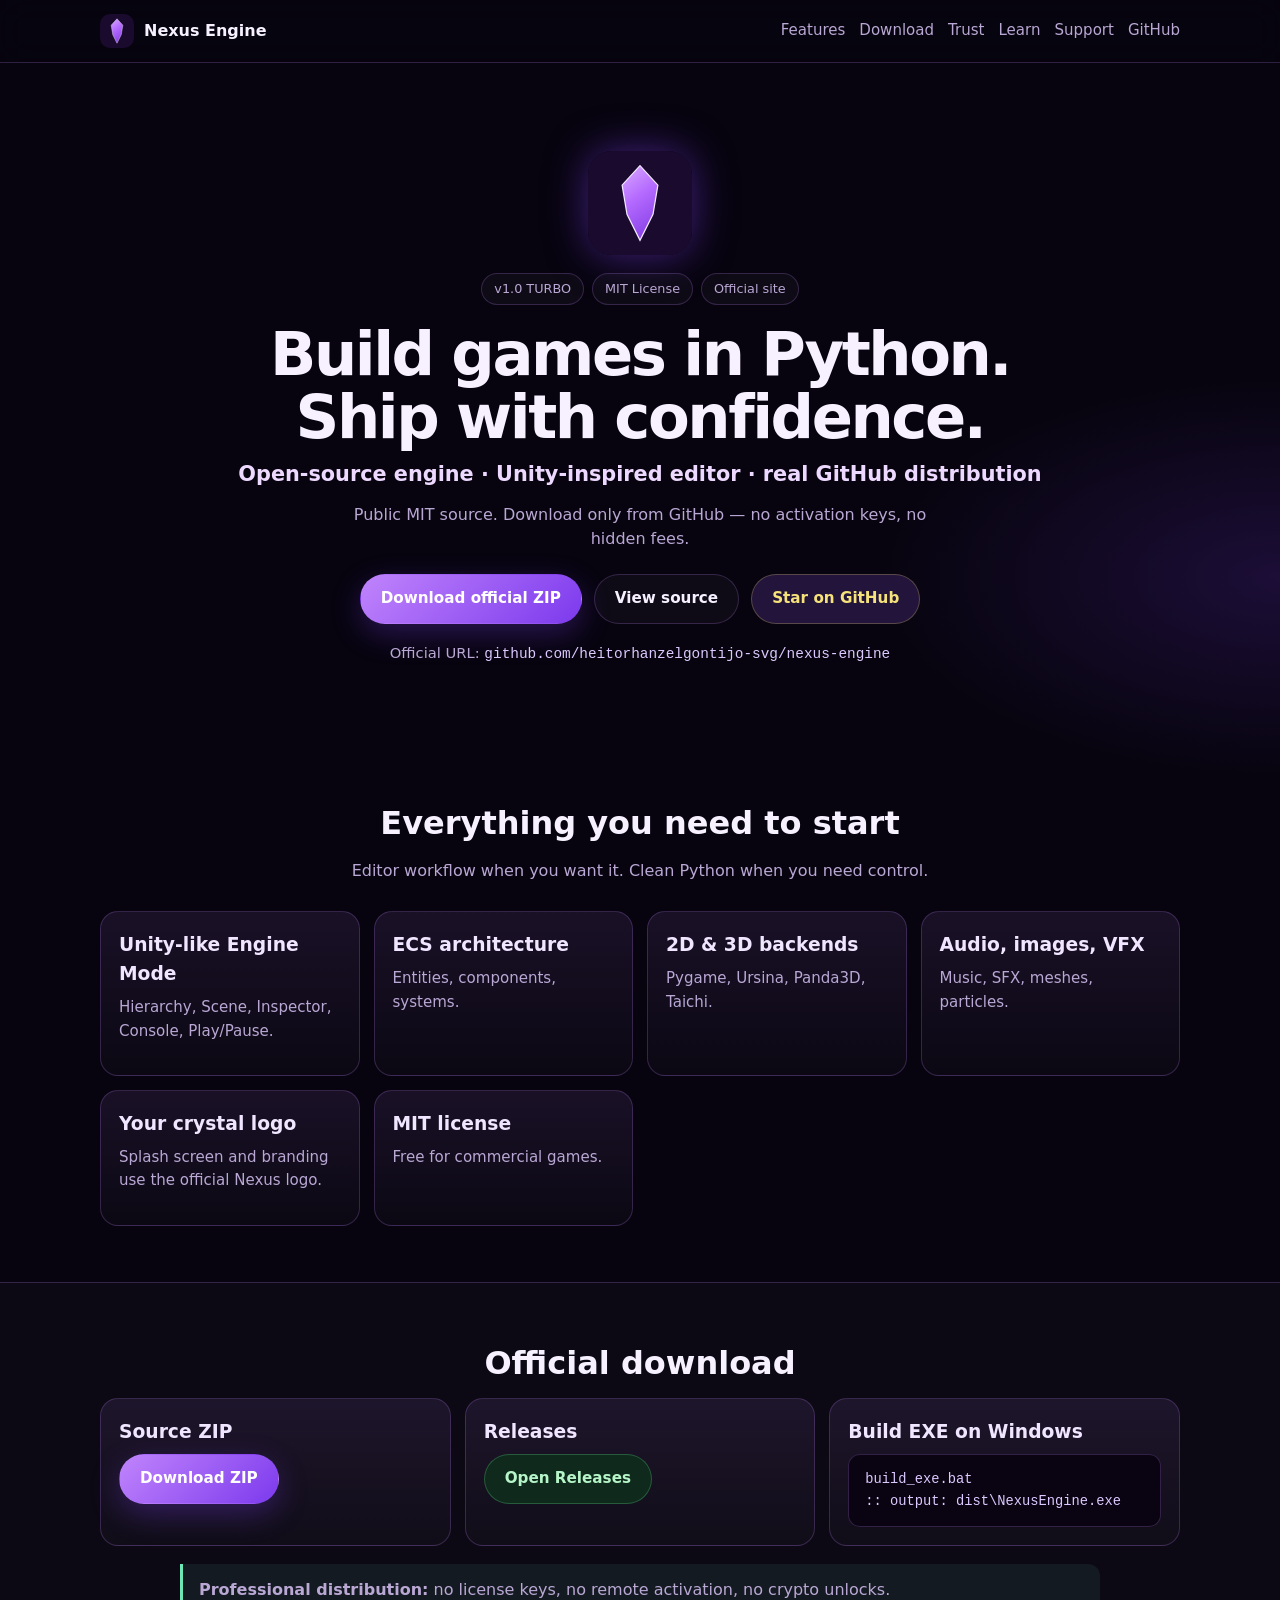
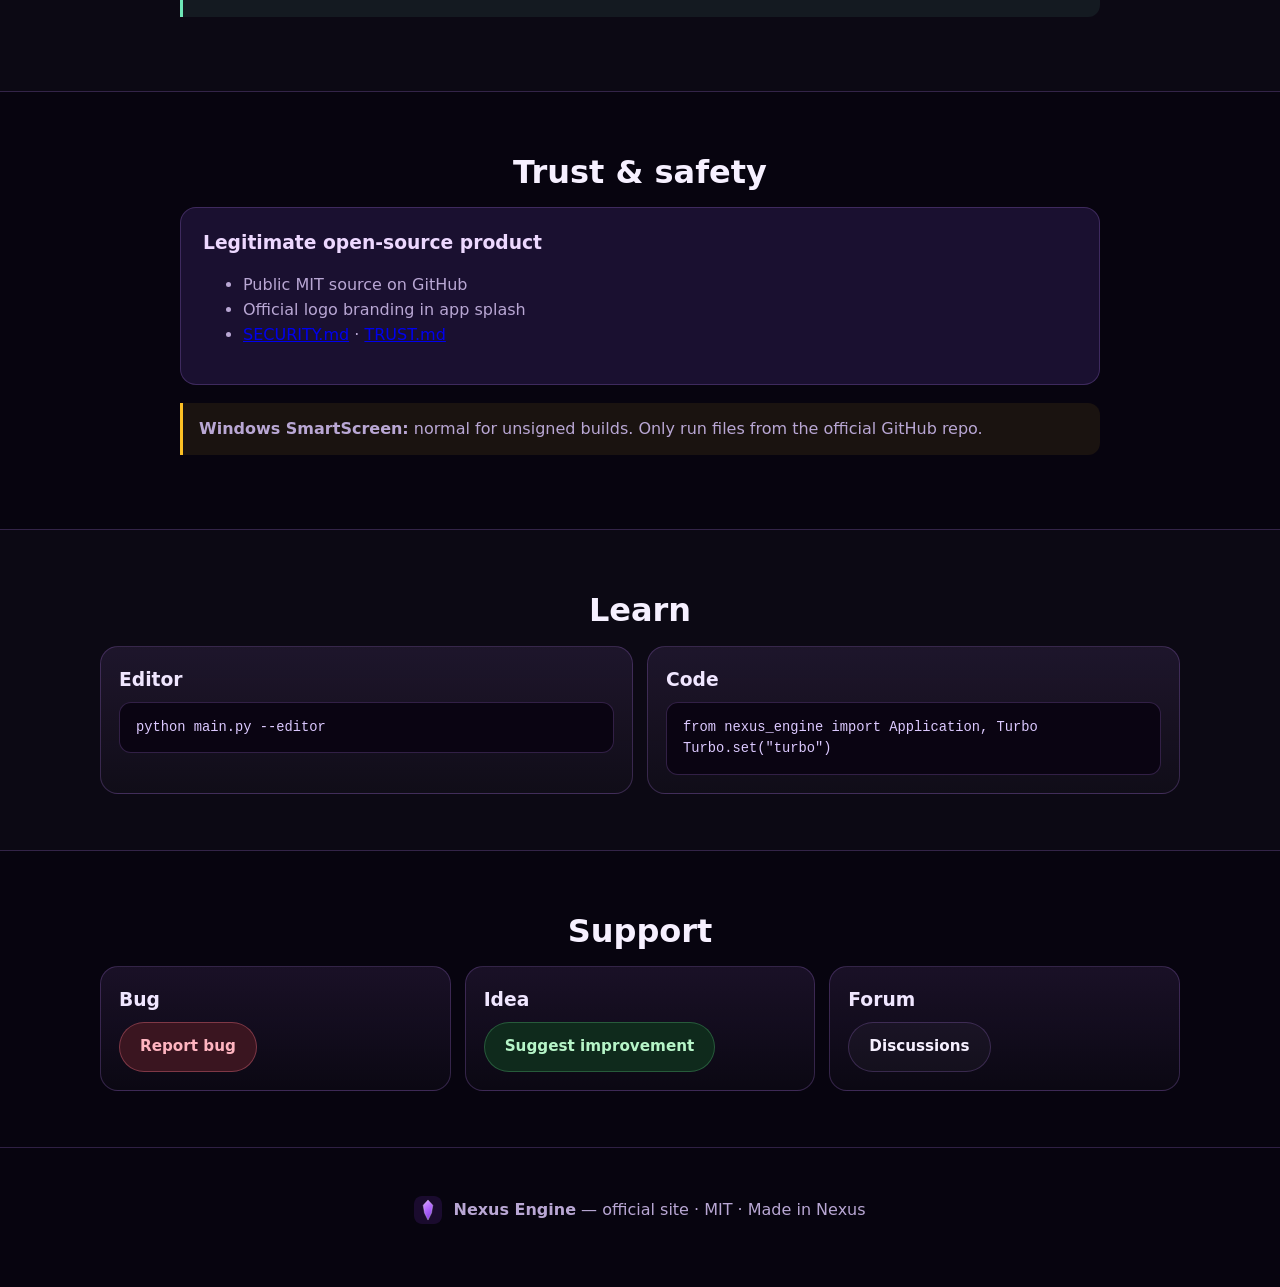
==== commit 03f1097f: "Site favicon + hero logo (crystal branding)" ====
--- a/docs/index.html
+++ b/docs/index.html
@@ -4,14 +4,19 @@
   <meta charset="UTF-8" />
   <meta name="viewport" content="width=device-width, initial-scale=1" />
   <title>Nexus Engine — Official Open-Source Python Game Engine</title>
-  <meta name="description" content="Official Nexus Engine site. Open-source Python game engine with a Unity-inspired editor. MIT license. Download only from GitHub." />
+  <meta name="description" content="Official Nexus Engine site. Open-source Python game engine. Download only from GitHub." />
+  <link rel="icon" type="image/svg+xml" href="assets/logo.svg" />
+  <link rel="apple-touch-icon" href="assets/logo.svg" />
   <meta name="theme-color" content="#7c3aed" />
   <link rel="stylesheet" href="styles.css" />
 </head>
 <body>
   <header class="nav">
     <div class="nav-inner">
-      <a class="brand" href="#top"><span class="brand-mark"></span><span>Nexus Engine</span></a>
+      <a class="brand" href="#top">
+        <img src="assets/logo.svg" alt="Nexus" width="34" height="34" style="border-radius:10px" />
+        <span>Nexus Engine</span>
+      </a>
       <nav class="links">
         <a href="#features">Features</a>
         <a href="#download">Download</a>
@@ -25,12 +30,13 @@
 
   <main id="top">
     <section class="hero">
+      <img src="assets/logo.svg" alt="Nexus Engine logo" width="104" height="104" style="border-radius:24px;box-shadow:0 0 40px rgba(124,58,237,.5);margin-bottom:10px" />
       <div class="pills" style="margin-bottom:18px">
         <span>v1.0 TURBO</span><span>MIT License</span><span>Official site</span>
       </div>
       <h1>Build games in Python.<br/>Ship with confidence.</h1>
       <p class="tagline">Open-source engine · Unity-inspired editor · real GitHub distribution</p>
-      <p class="sub">Nexus Engine is a legitimate open-source project. Source is public, MIT-licensed, and downloaded only from GitHub — no activation keys, no hidden fees.</p>
+      <p class="sub">Public MIT source. Download only from GitHub — no activation keys, no hidden fees.</p>
       <div class="cta">
         <a class="btn primary" href="https://github.com/heitorhanzelgontijo-svg/nexus-engine/archive/refs/heads/main.zip">Download official ZIP</a>
         <a class="btn ghost" href="https://github.com/heitorhanzelgontijo-svg/nexus-engine">View source</a>
@@ -41,114 +47,72 @@
 
     <section id="features" class="section">
       <h2>Everything you need to start</h2>
-      <p class="lead">Editor workflow when you want it. Clean Python code when you need full control.</p>
+      <p class="lead">Editor workflow when you want it. Clean Python when you need control.</p>
       <div class="grid">
         <article class="card"><h3>Unity-like Engine Mode</h3><p>Hierarchy, Scene, Inspector, Console, Play/Pause.</p></article>
-        <article class="card"><h3>ECS architecture</h3><p>Entities, components, and systems for scalable games.</p></article>
+        <article class="card"><h3>ECS architecture</h3><p>Entities, components, systems.</p></article>
         <article class="card"><h3>2D &amp; 3D backends</h3><p>Pygame, Ursina, Panda3D, Taichi.</p></article>
-        <article class="card"><h3>Audio, images, VFX</h3><p>Music, SFX, meshes, particles, screen effects.</p></article>
-        <article class="card"><h3>Turbo profiles</h3><p>quality · balanced · turbo · ultra</p></article>
-        <article class="card"><h3>MIT license</h3><p>Free for commercial games and education.</p></article>
+        <article class="card"><h3>Audio, images, VFX</h3><p>Music, SFX, meshes, particles.</p></article>
+        <article class="card"><h3>Your crystal logo</h3><p>Splash screen and branding use the official Nexus logo.</p></article>
+        <article class="card"><h3>MIT license</h3><p>Free for commercial games.</p></article>
       </div>
     </section>
 
     <section id="download" class="section alt"><div class="inner">
       <h2>Official download</h2>
-      <p class="lead">Only trust files from this GitHub repository.</p>
       <div class="grid">
         <article class="card">
           <h3>Source ZIP</h3>
-          <p>Recommended. Full engine from GitHub.</p>
           <a class="btn primary" href="https://github.com/heitorhanzelgontijo-svg/nexus-engine/archive/refs/heads/main.zip">Download ZIP</a>
         </article>
         <article class="card">
           <h3>Releases</h3>
-          <p>Versioned packages and notes.</p>
           <a class="btn ok" href="https://github.com/heitorhanzelgontijo-svg/nexus-engine/releases">Open Releases</a>
         </article>
         <article class="card">
-          <h3>Git clone</h3>
-          <pre class="code">git clone https://github.com/heitorhanzelgontijo-svg/nexus-engine.git
-cd nexus-engine
-pip install pygame numpy
-python main.py --editor</pre>
+          <h3>Build EXE on Windows</h3>
+          <pre class="code">build_exe.bat
+:: output: dist\NexusEngine.exe</pre>
         </article>
       </div>
-      <div class="okbox"><strong>Professional distribution:</strong> no license keys, no remote-access activation, no crypto unlocks.</div>
+      <div class="okbox"><strong>Professional distribution:</strong> no license keys, no remote activation, no crypto unlocks.</div>
     </div></section>
 
     <section id="trust" class="section">
       <h2>Trust &amp; safety</h2>
-      <p class="lead">Built as a real open-source product.</p>
       <div class="panel">
-        <h3>Why this is legitimate</h3>
+        <h3>Legitimate open-source product</h3>
         <ul>
           <li>Public MIT source on GitHub</li>
-          <li>Single official repository</li>
-          <li>No activation server</li>
+          <li>Official logo branding in app splash</li>
           <li><a href="https://github.com/heitorhanzelgontijo-svg/nexus-engine/blob/main/SECURITY.md">SECURITY.md</a> · <a href="https://github.com/heitorhanzelgontijo-svg/nexus-engine/blob/main/TRUST.md">TRUST.md</a></li>
         </ul>
       </div>
-      <div class="warnbox"><strong>Windows SmartScreen:</strong> common for unsigned open-source tools. Only continue if the file came from the official GitHub URL. Discord/Telegram random EXEs are not official.</div>
+      <div class="warnbox"><strong>Windows SmartScreen:</strong> normal for unsigned builds. Only run files from the official GitHub repo.</div>
     </section>
 
     <section id="learn" class="section alt"><div class="inner">
-      <h2>Learn in two paths</h2>
+      <h2>Learn</h2>
       <div class="grid">
-        <article class="card">
-          <h3>Unity-like editor</h3>
-          <pre class="code">python main.py --editor</pre>
-          <p style="margin-top:12px"><strong>N</strong> new · <strong>Del</strong> delete · <strong>Space</strong> play · <strong>F1</strong> FPS</p>
-        </article>
-        <article class="card">
-          <h3>Code path (optimized)</h3>
-          <pre class="code">from nexus_engine import Application, World, Transform, SpriteRenderer, Turbo, Debug
-Turbo.set("turbo")
-world = World("Game")
-# add components...
-Application(title="My Game", backend="pygame", turbo="turbo").run(world)</pre>
-        </article>
+        <article class="card"><h3>Editor</h3><pre class="code">python main.py --editor</pre></article>
+        <article class="card"><h3>Code</h3><pre class="code">from nexus_engine import Application, Turbo
+Turbo.set("turbo")</pre></article>
       </div>
-      <p class="lead" style="margin-top:24px"><a href="https://github.com/heitorhanzelgontijo-svg/nexus-engine/blob/main/docs/LEARN.md">LEARN.md</a> · <a href="https://github.com/heitorhanzelgontijo-svg/nexus-engine/blob/main/docs/API.md">API.md</a></p>
     </div></section>
 
-    <section class="section">
-      <h2>Where Nexus fits</h2>
-      <table class="cmp">
-        <tr><th></th><th>Nexus</th><th>Unity</th><th>Godot</th></tr>
-        <tr><td>Language</td><td>Python</td><td>C#</td><td>GDScript / C#</td></tr>
-        <tr><td>License</td><td>MIT</td><td>Proprietary*</td><td>MIT</td></tr>
-        <tr><td>Best for</td><td>Python indies, jams, education</td><td>Mid/AAA</td><td>General indies</td></tr>
-      </table>
-      <p class="lead" style="margin-top:16px">Not affiliated with Unity Technologies.</p>
+    <section id="support" class="section">
+      <h2>Support</h2>
+      <div class="grid">
+        <article class="card"><h3>Bug</h3><a class="btn danger" href="https://github.com/heitorhanzelgontijo-svg/nexus-engine/issues/new?labels=bug&title=%5BBUG%5D%20">Report bug</a></article>
+        <article class="card"><h3>Idea</h3><a class="btn ok" href="https://github.com/heitorhanzelgontijo-svg/nexus-engine/issues/new?labels=enhancement&title=%5BENHANCEMENT%5D%20">Suggest improvement</a></article>
+        <article class="card"><h3>Forum</h3><a class="btn ghost" href="https://github.com/heitorhanzelgontijo-svg/nexus-engine/discussions">Discussions</a></article>
+      </div>
     </section>
-
-    <section id="support" class="section alt"><div class="inner">
-      <h2>Support &amp; community</h2>
-      <div class="grid">
-        <article class="card">
-          <h3>Report a bug</h3>
-          <a class="btn danger" href="https://github.com/heitorhanzelgontijo-svg/nexus-engine/issues/new?labels=bug&title=%5BBUG%5D%20">Open bug report</a>
-        </article>
-        <article class="card">
-          <h3>Suggest improvement</h3>
-          <a class="btn ok" href="https://github.com/heitorhanzelgontijo-svg/nexus-engine/issues/new?labels=enhancement&title=%5BENHANCEMENT%5D%20">Suggest improvement</a>
-        </article>
-        <article class="card">
-          <h3>Forum</h3>
-          <a class="btn ghost" href="https://github.com/heitorhanzelgontijo-svg/nexus-engine/discussions">Discussions</a>
-        </article>
-      </div>
-    </div></section>
   </main>
 
   <footer>
-    <p><strong>Nexus Engine</strong> — official site · MIT License · Made in Nexus</p>
-    <p>
-      <a href="https://github.com/heitorhanzelgontijo-svg/nexus-engine">GitHub</a> ·
-      <a href="https://github.com/heitorhanzelgontijo-svg/nexus-engine/blob/main/SECURITY.md">Security</a> ·
-      <a href="https://github.com/heitorhanzelgontijo-svg/nexus-engine/blob/main/TRUST.md">Trust</a>
-    </p>
+    <img src="assets/logo.svg" alt="" width="28" height="28" style="border-radius:8px;vertical-align:middle;margin-right:6px" />
+    <strong>Nexus Engine</strong> — official site · MIT · Made in Nexus
   </footer>
 </body>
 </html>
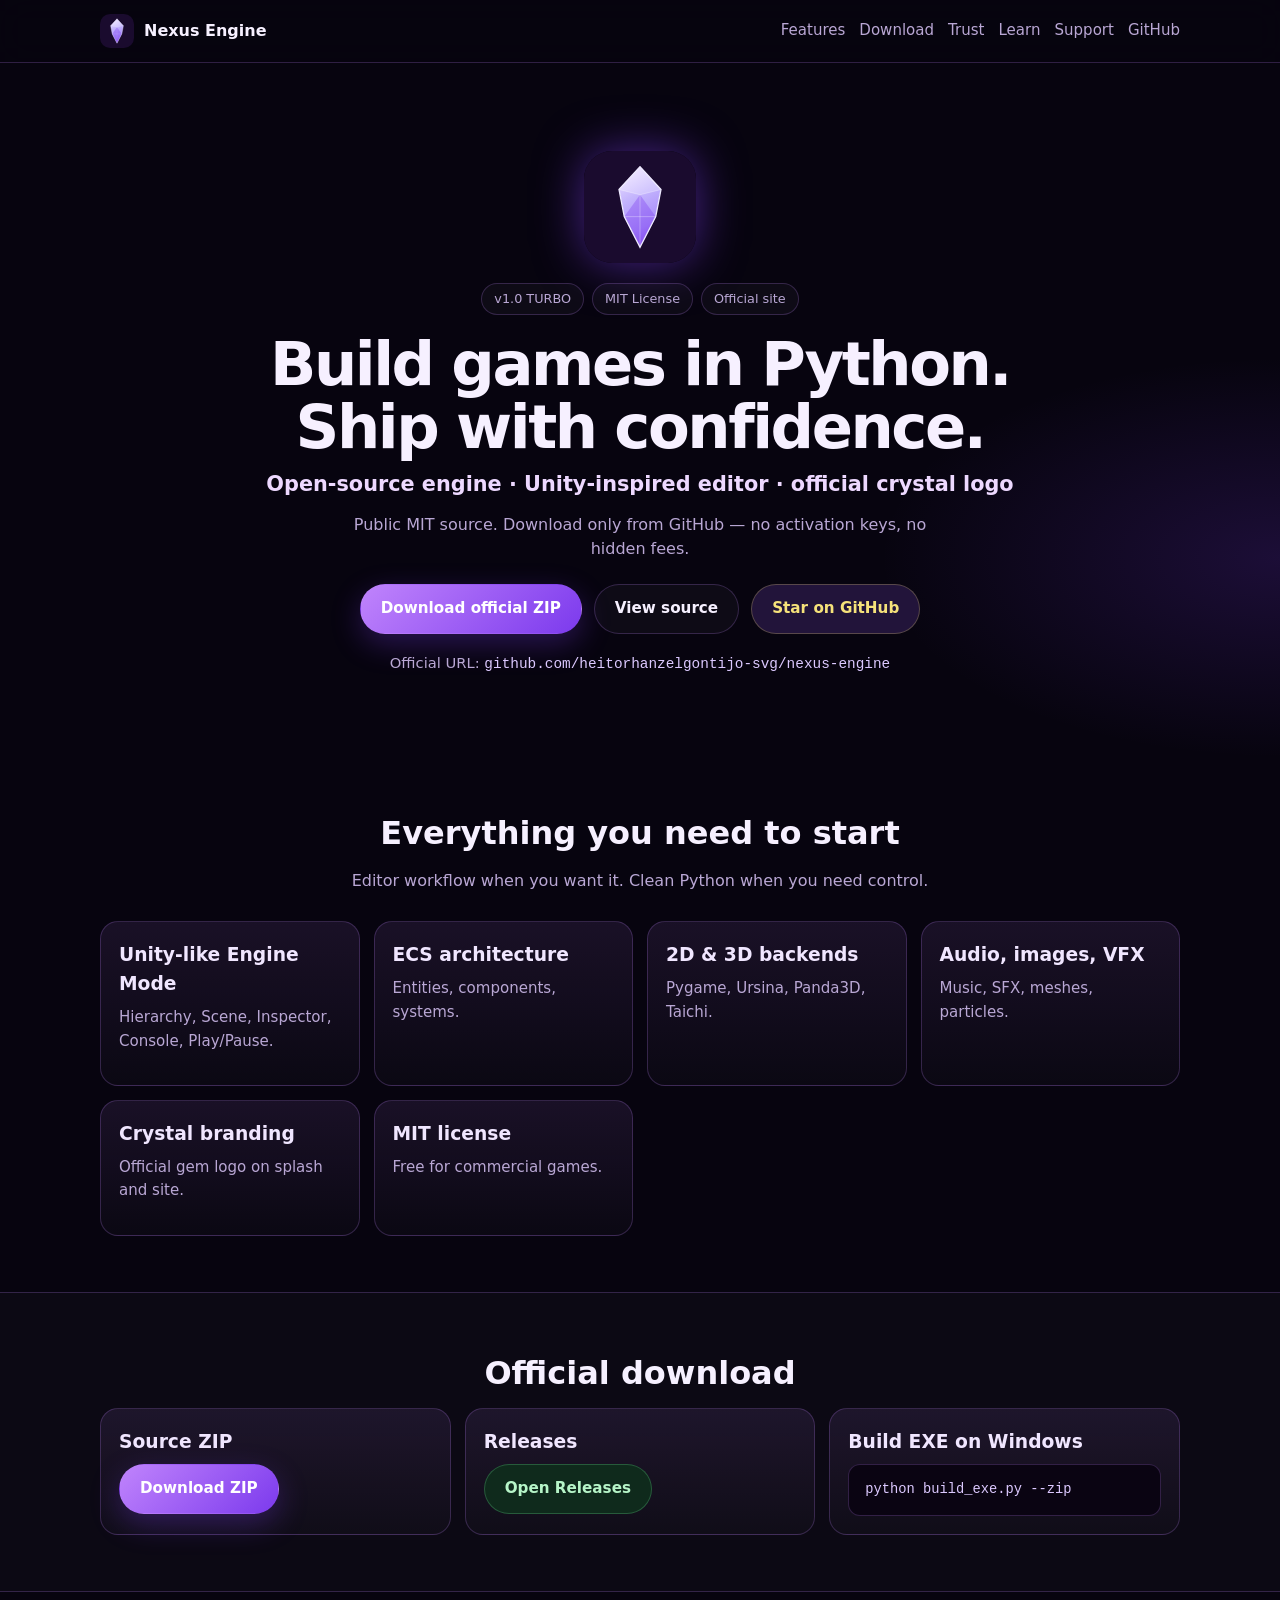
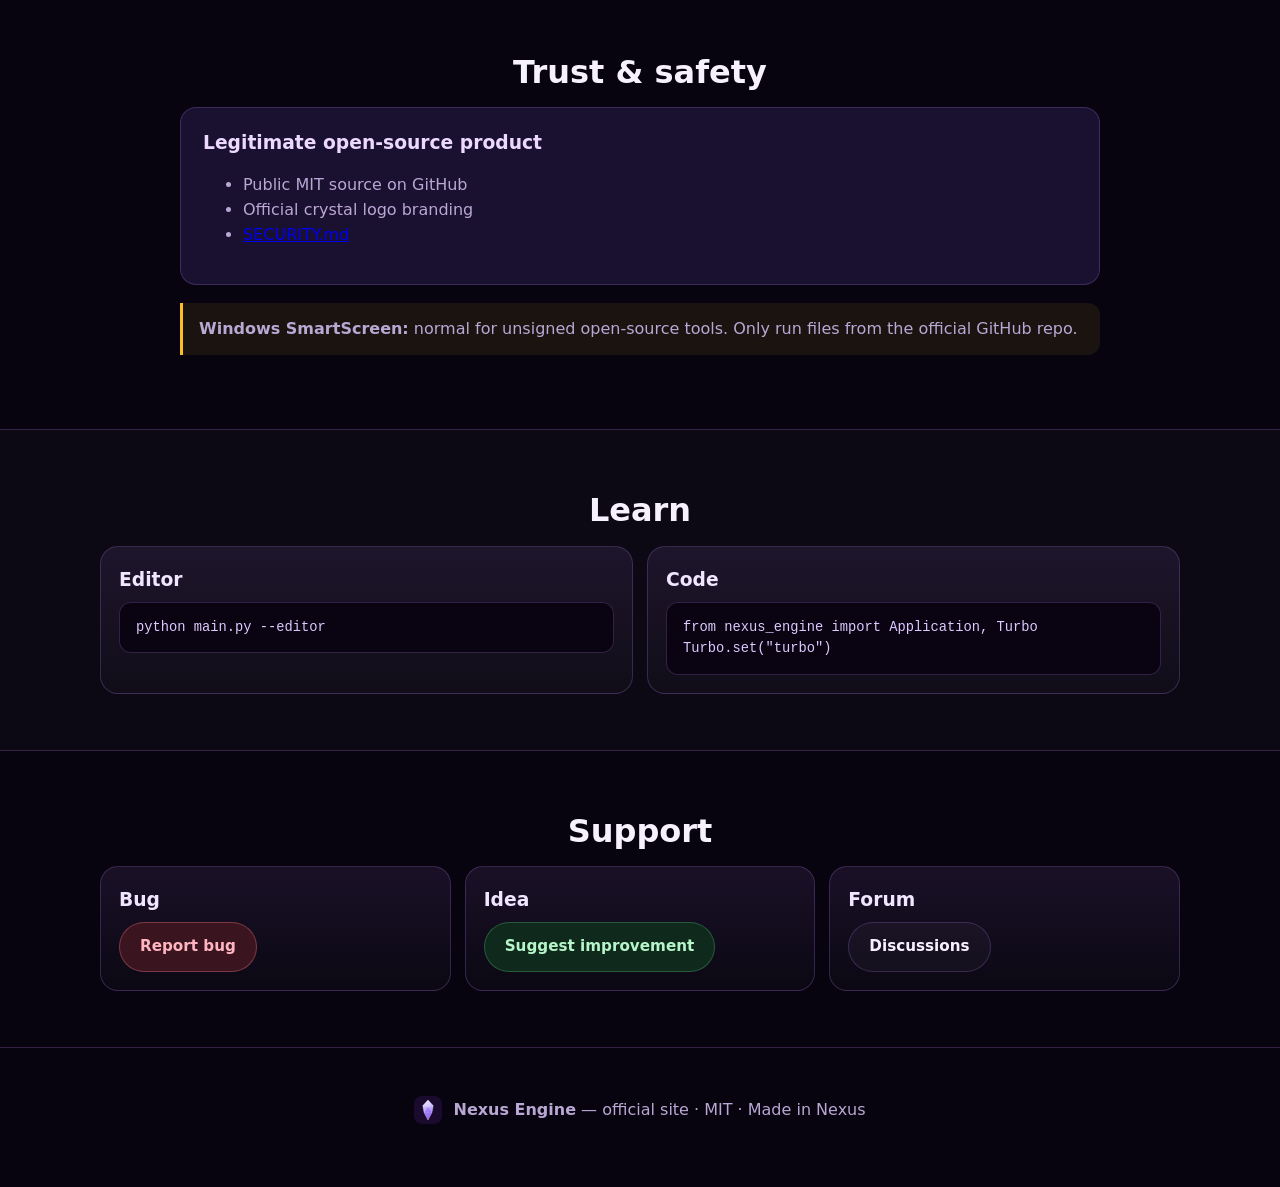
==== commit 2c24eb71: "Update site logo to official purple crystal gem" ====
--- a/docs/index.html
+++ b/docs/index.html
@@ -30,12 +30,12 @@
 
   <main id="top">
     <section class="hero">
-      <img src="assets/logo.svg" alt="Nexus Engine logo" width="104" height="104" style="border-radius:24px;box-shadow:0 0 40px rgba(124,58,237,.5);margin-bottom:10px" />
+      <img src="assets/logo.svg" alt="Nexus Engine crystal logo" width="112" height="112" style="border-radius:28px;box-shadow:0 0 48px rgba(124,58,237,.55);margin-bottom:12px" />
       <div class="pills" style="margin-bottom:18px">
         <span>v1.0 TURBO</span><span>MIT License</span><span>Official site</span>
       </div>
       <h1>Build games in Python.<br/>Ship with confidence.</h1>
-      <p class="tagline">Open-source engine · Unity-inspired editor · real GitHub distribution</p>
+      <p class="tagline">Open-source engine · Unity-inspired editor · official crystal logo</p>
       <p class="sub">Public MIT source. Download only from GitHub — no activation keys, no hidden fees.</p>
       <div class="cta">
         <a class="btn primary" href="https://github.com/heitorhanzelgontijo-svg/nexus-engine/archive/refs/heads/main.zip">Download official ZIP</a>
@@ -48,12 +48,12 @@
     <section id="features" class="section">
       <h2>Everything you need to start</h2>
       <p class="lead">Editor workflow when you want it. Clean Python when you need control.</p>
-      <div class="grid">
+           <div class="grid">
         <article class="card"><h3>Unity-like Engine Mode</h3><p>Hierarchy, Scene, Inspector, Console, Play/Pause.</p></article>
         <article class="card"><h3>ECS architecture</h3><p>Entities, components, systems.</p></article>
         <article class="card"><h3>2D &amp; 3D backends</h3><p>Pygame, Ursina, Panda3D, Taichi.</p></article>
         <article class="card"><h3>Audio, images, VFX</h3><p>Music, SFX, meshes, particles.</p></article>
-        <article class="card"><h3>Your crystal logo</h3><p>Splash screen and branding use the official Nexus logo.</p></article>
+        <article class="card"><h3>Crystal branding</h3><p>Official gem logo on splash and site.</p></article>
         <article class="card"><h3>MIT license</h3><p>Free for commercial games.</p></article>
       </div>
     </section>
@@ -71,11 +71,9 @@
         </article>
         <article class="card">
           <h3>Build EXE on Windows</h3>
-          <pre class="code">build_exe.bat
-:: output: dist\NexusEngine.exe</pre>
+          <pre class="code">python build_exe.py --zip</pre>
         </article>
       </div>
-      <div class="okbox"><strong>Professional distribution:</strong> no license keys, no remote activation, no crypto unlocks.</div>
     </div></section>
 
     <section id="trust" class="section">
@@ -84,11 +82,11 @@
         <h3>Legitimate open-source product</h3>
         <ul>
           <li>Public MIT source on GitHub</li>
-          <li>Official logo branding in app splash</li>
-          <li><a href="https://github.com/heitorhanzelgontijo-svg/nexus-engine/blob/main/SECURITY.md">SECURITY.md</a> · <a href="https://github.com/heitorhanzelgontijo-svg/nexus-engine/blob/main/TRUST.md">TRUST.md</a></li>
+          <li>Official crystal logo branding</li>
+          <li><a href="https://github.com/heitorhanzelgontijo-svg/nexus-engine/blob/main/SECURITY.md">SECURITY.md</a></li>
         </ul>
       </div>
-      <div class="warnbox"><strong>Windows SmartScreen:</strong> normal for unsigned builds. Only run files from the official GitHub repo.</div>
+      <div class="warnbox"><strong>Windows SmartScreen:</strong> normal for unsigned open-source tools. Only run files from the official GitHub repo.</div>
     </section>
 
     <section id="learn" class="section alt"><div class="inner">
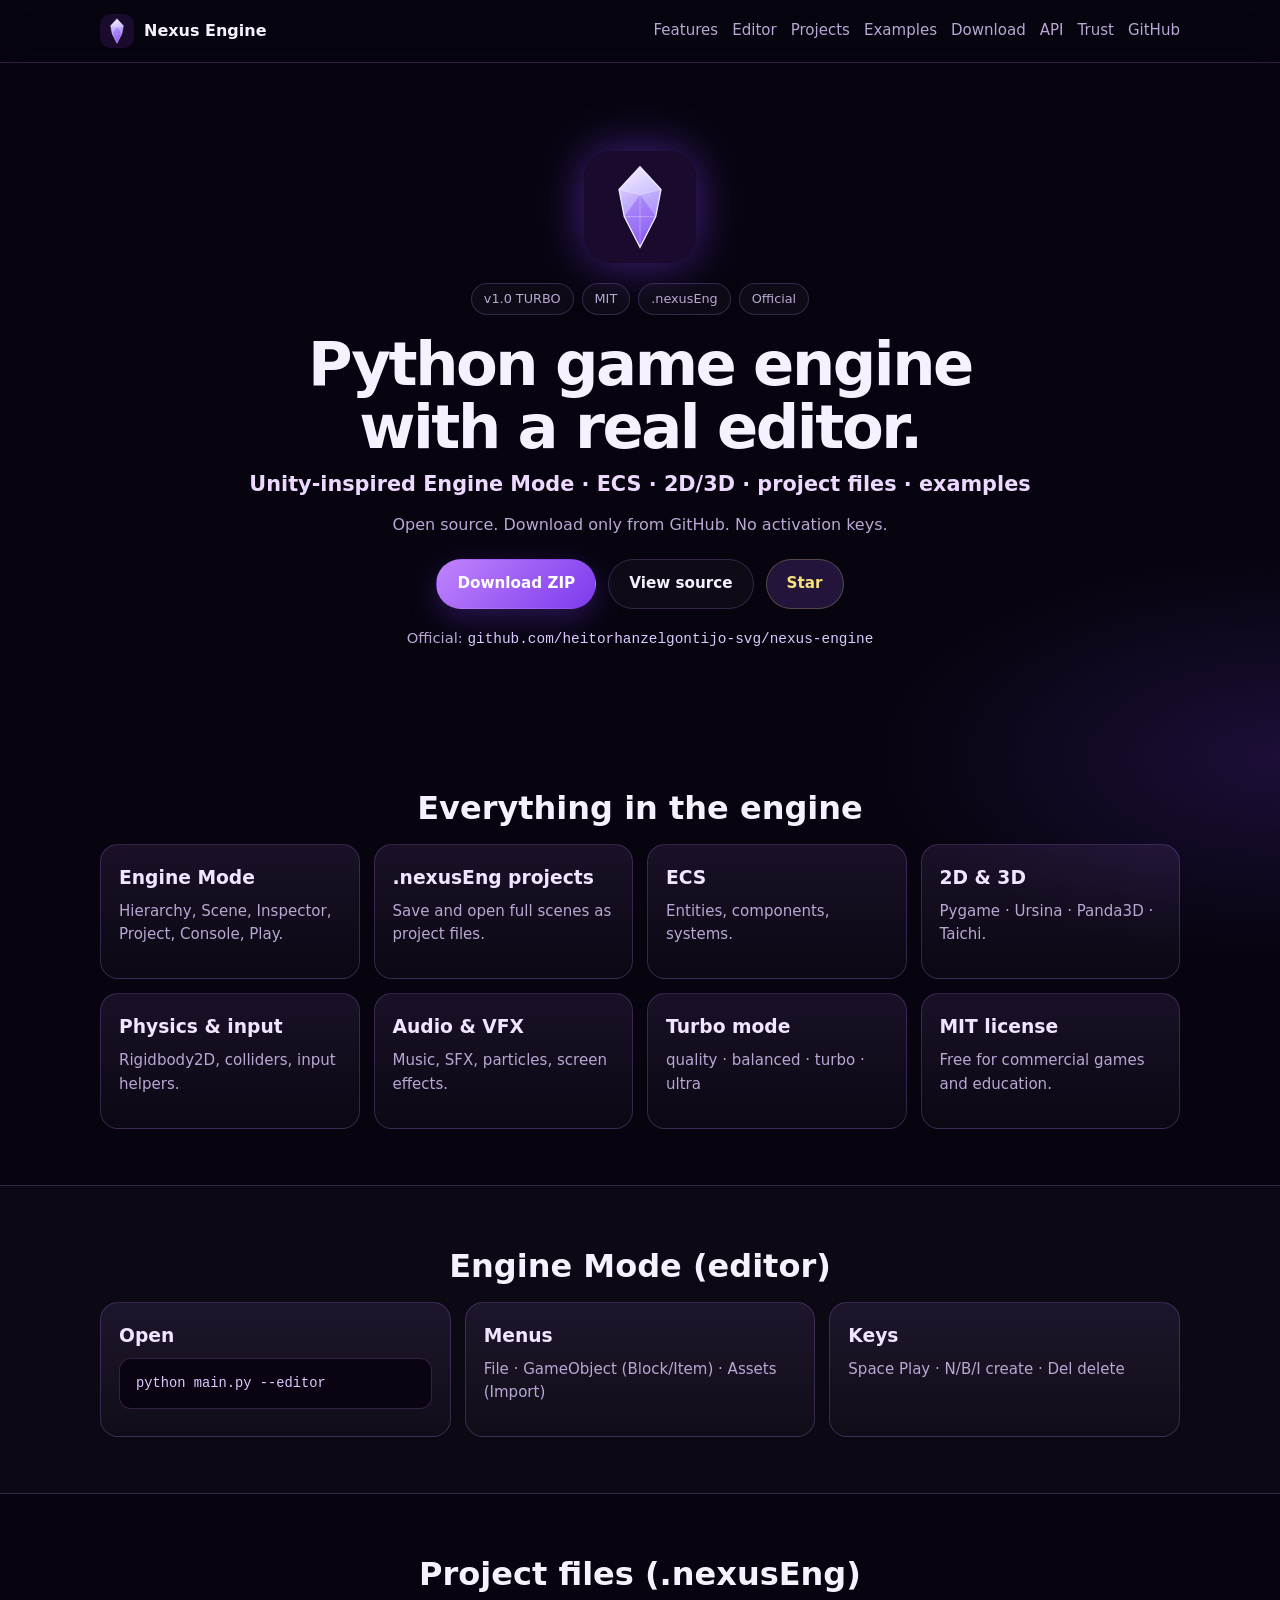
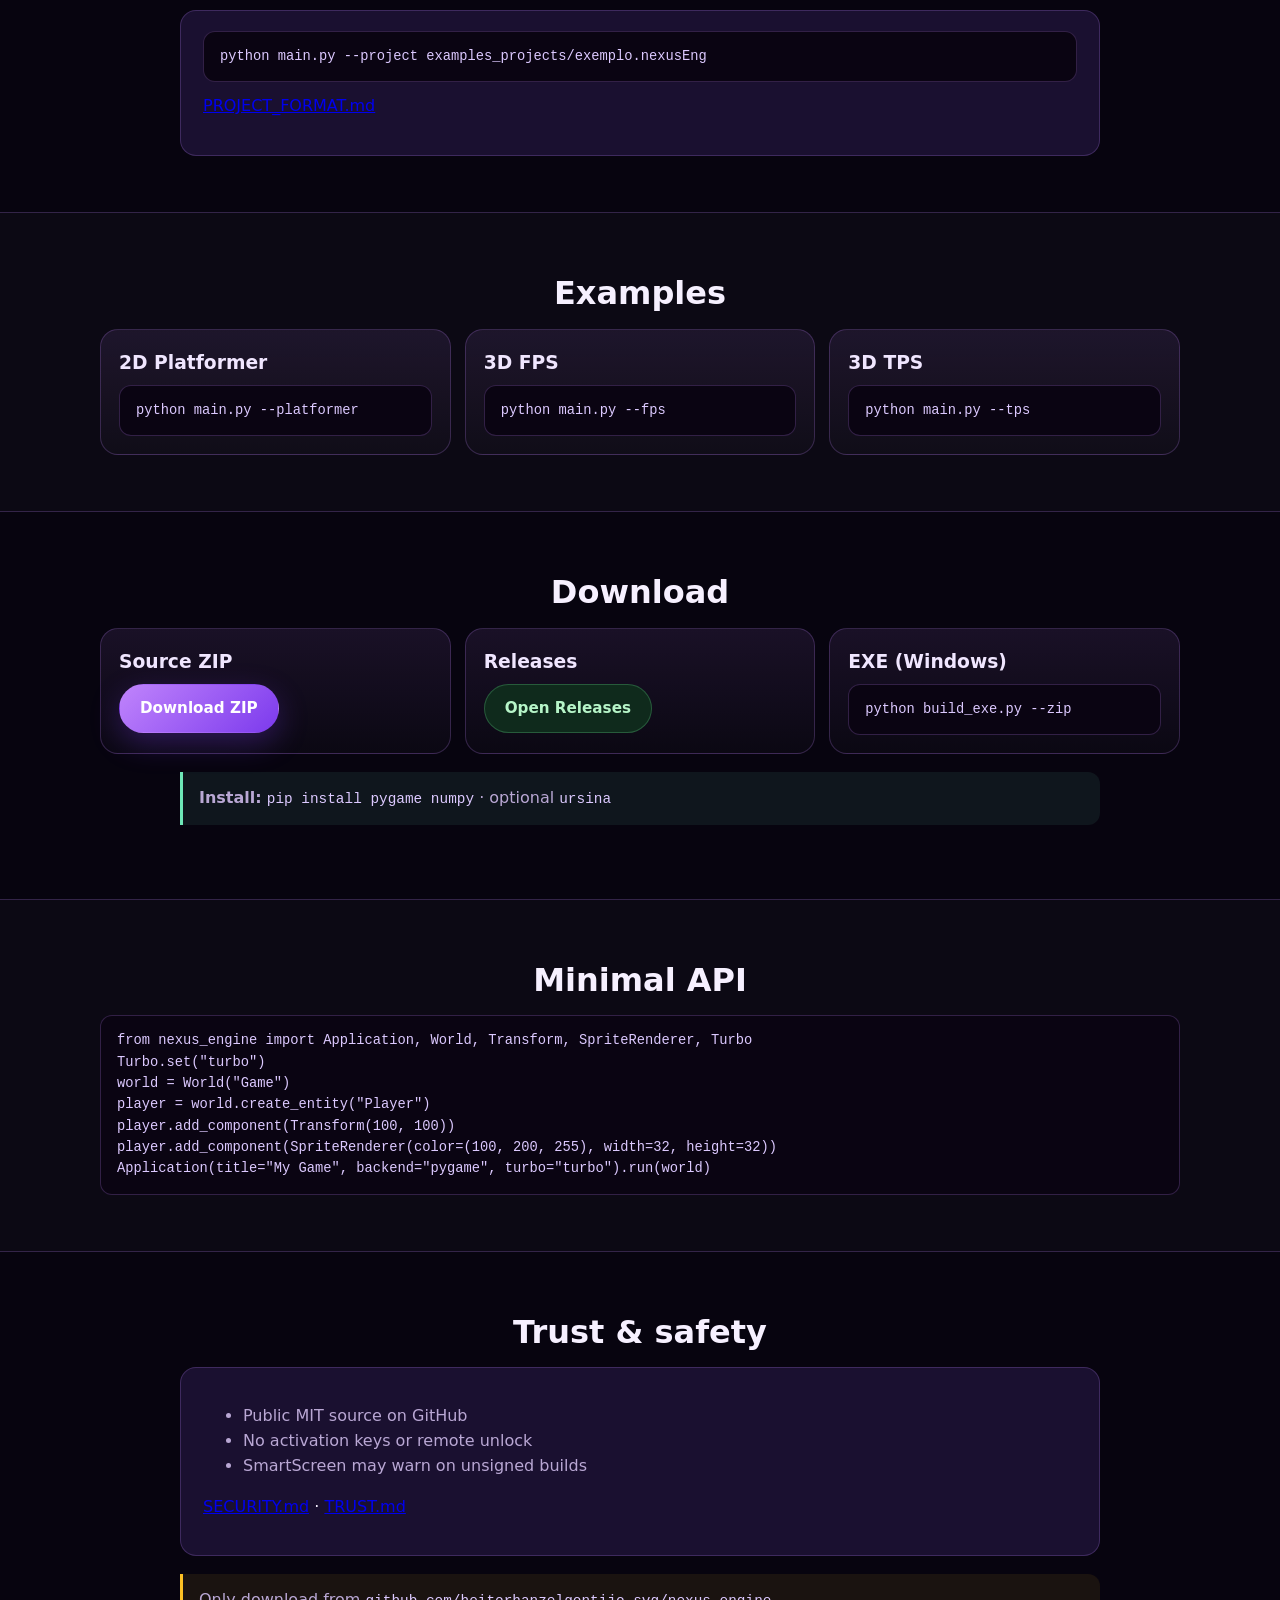
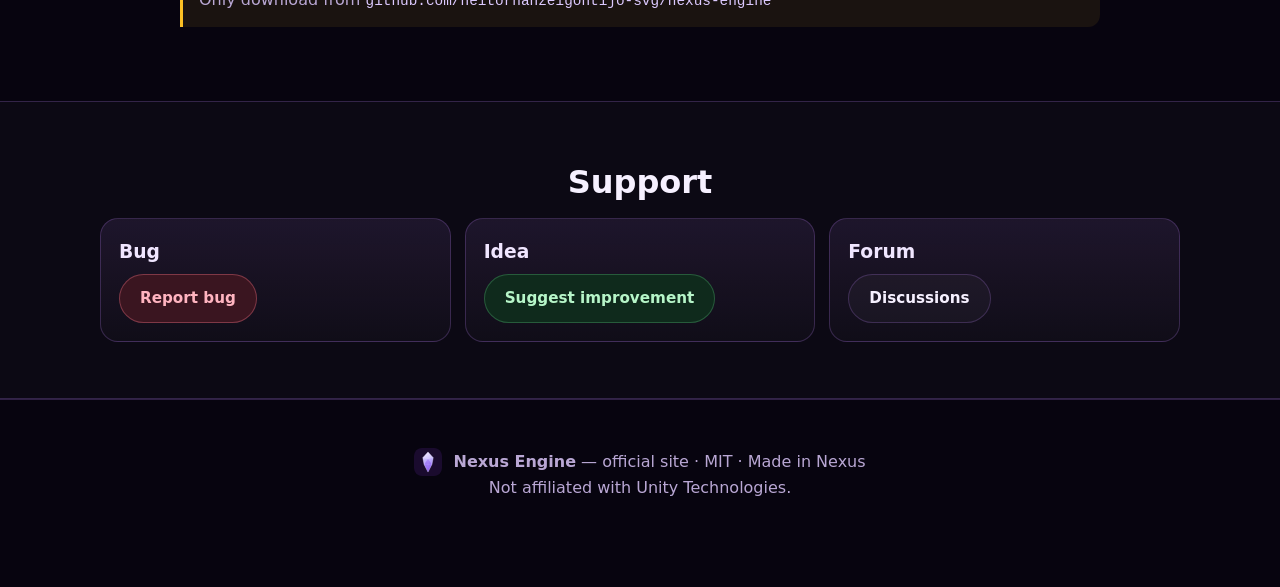
==== commit 5224b20d: "Rewrite README and site with full engine documentation" ====
--- a/docs/index.html
+++ b/docs/index.html
@@ -3,114 +3,132 @@
 <head>
   <meta charset="UTF-8" />
   <meta name="viewport" content="width=device-width, initial-scale=1" />
-  <title>Nexus Engine — Official Open-Source Python Game Engine</title>
-  <meta name="description" content="Official Nexus Engine site. Open-source Python game engine. Download only from GitHub." />
+  <title>Nexus Engine — Official Python Game Engine</title>
+  <meta name="description" content="Nexus Engine 1.0 TURBO — Unity-like editor, .nexusEng projects, 2D/3D examples. MIT." />
   <link rel="icon" type="image/svg+xml" href="assets/logo.svg" />
-  <link rel="apple-touch-icon" href="assets/logo.svg" />
   <meta name="theme-color" content="#7c3aed" />
   <link rel="stylesheet" href="styles.css" />
 </head>
 <body>
-  <header class="nav">
-    <div class="nav-inner">
-      <a class="brand" href="#top">
-        <img src="assets/logo.svg" alt="Nexus" width="34" height="34" style="border-radius:10px" />
-        <span>Nexus Engine</span>
-      </a>
-      <nav class="links">
-        <a href="#features">Features</a>
-        <a href="#download">Download</a>
-        <a href="#trust">Trust</a>
-        <a href="#learn">Learn</a>
-        <a href="#support">Support</a>
-        <a href="https://github.com/heitorhanzelgontijo-svg/nexus-engine" target="_blank" rel="noopener">GitHub</a>
-      </nav>
-    </div>
-  </header>
+  <header class="nav"><div class="nav-inner">
+    <a class="brand" href="#top"><img src="assets/logo.svg" alt="Nexus" width="34" height="34" style="border-radius:10px" /><span>Nexus Engine</span></a>
+    <nav class="links">
+      <a href="#features">Features</a>
+      <a href="#editor">Editor</a>
+      <a href="#project">Projects</a>
+      <a href="#examples">Examples</a>
+      <a href="#download">Download</a>
+      <a href="#api">API</a>
+      <a href="#trust">Trust</a>
+      <a href="https://github.com/heitorhanzelgontijo-svg/nexus-engine" target="_blank" rel="noopener">GitHub</a>
+    </nav>
+  </div></header>
 
   <main id="top">
     <section class="hero">
-      <img src="assets/logo.svg" alt="Nexus Engine crystal logo" width="112" height="112" style="border-radius:28px;box-shadow:0 0 48px rgba(124,58,237,.55);margin-bottom:12px" />
+      <img src="assets/logo.svg" alt="Nexus logo" width="112" height="112" style="border-radius:28px;box-shadow:0 0 48px rgba(124,58,237,.55);margin-bottom:12px" />
       <div class="pills" style="margin-bottom:18px">
-        <span>v1.0 TURBO</span><span>MIT License</span><span>Official site</span>
+        <span>v1.0 TURBO</span><span>MIT</span><span>.nexusEng</span><span>Official</span>
       </div>
-      <h1>Build games in Python.<br/>Ship with confidence.</h1>
-      <p class="tagline">Open-source engine · Unity-inspired editor · official crystal logo</p>
-      <p class="sub">Public MIT source. Download only from GitHub — no activation keys, no hidden fees.</p>
+      <h1>Python game engine<br/>with a real editor.</h1>
+      <p class="tagline">Unity-inspired Engine Mode · ECS · 2D/3D · project files · examples</p>
+      <p class="sub">Open source. Download only from GitHub. No activation keys.</p>
       <div class="cta">
-        <a class="btn primary" href="https://github.com/heitorhanzelgontijo-svg/nexus-engine/archive/refs/heads/main.zip">Download official ZIP</a>
+        <a class="btn primary" href="https://github.com/heitorhanzelgontijo-svg/nexus-engine/archive/refs/heads/main.zip">Download ZIP</a>
         <a class="btn ghost" href="https://github.com/heitorhanzelgontijo-svg/nexus-engine">View source</a>
-        <a class="btn star" href="https://github.com/heitorhanzelgontijo-svg/nexus-engine">Star on GitHub</a>
+        <a class="btn star" href="https://github.com/heitorhanzelgontijo-svg/nexus-engine">Star</a>
       </div>
-      <p class="sub" style="margin-top:8px;font-size:.92rem">Official URL: <span class="mono">github.com/heitorhanzelgontijo-svg/nexus-engine</span></p>
+      <p class="sub" style="margin-top:10px;font-size:.92rem">Official: <span class="mono">github.com/heitorhanzelgontijo-svg/nexus-engine</span></p>
     </section>
 
     <section id="features" class="section">
-      <h2>Everything you need to start</h2>
-      <p class="lead">Editor workflow when you want it. Clean Python when you need control.</p>
-           <div class="grid">
-        <article class="card"><h3>Unity-like Engine Mode</h3><p>Hierarchy, Scene, Inspector, Console, Play/Pause.</p></article>
-        <article class="card"><h3>ECS architecture</h3><p>Entities, components, systems.</p></article>
-        <article class="card"><h3>2D &amp; 3D backends</h3><p>Pygame, Ursina, Panda3D, Taichi.</p></article>
-        <article class="card"><h3>Audio, images, VFX</h3><p>Music, SFX, meshes, particles.</p></article>
-        <article class="card"><h3>Crystal branding</h3><p>Official gem logo on splash and site.</p></article>
-        <article class="card"><h3>MIT license</h3><p>Free for commercial games.</p></article>
+      <h2>Everything in the engine</h2>
+      <div class="grid">
+        <article class="card"><h3>Engine Mode</h3><p>Hierarchy, Scene, Inspector, Project, Console, Play.</p></article>
+        <article class="card"><h3>.nexusEng projects</h3><p>Save and open full scenes as project files.</p></article>
+        <article class="card"><h3>ECS</h3><p>Entities, components, systems.</p></article>
+        <article class="card"><h3>2D &amp; 3D</h3><p>Pygame · Ursina · Panda3D · Taichi.</p></article>
+        <article class="card"><h3>Physics &amp; input</h3><p>Rigidbody2D, colliders, input helpers.</p></article>
+        <article class="card"><h3>Audio &amp; VFX</h3><p>Music, SFX, particles, screen effects.</p></article>
+        <article class="card"><h3>Turbo mode</h3><p>quality · balanced · turbo · ultra</p></article>
+        <article class="card"><h3>MIT license</h3><p>Free for commercial games and education.</p></article>
       </div>
     </section>
 
-    <section id="download" class="section alt"><div class="inner">
-      <h2>Official download</h2>
+    <section id="editor" class="section alt"><div class="inner">
+      <h2>Engine Mode (editor)</h2>
       <div class="grid">
-        <article class="card">
-          <h3>Source ZIP</h3>
-          <a class="btn primary" href="https://github.com/heitorhanzelgontijo-svg/nexus-engine/archive/refs/heads/main.zip">Download ZIP</a>
-        </article>
-        <article class="card">
-          <h3>Releases</h3>
-          <a class="btn ok" href="https://github.com/heitorhanzelgontijo-svg/nexus-engine/releases">Open Releases</a>
-        </article>
-        <article class="card">
-          <h3>Build EXE on Windows</h3>
-          <pre class="code">python build_exe.py --zip</pre>
-        </article>
+        <article class="card"><h3>Open</h3><pre class="code">python main.py --editor</pre></article>
+        <article class="card"><h3>Menus</h3><p>File · GameObject (Block/Item) · Assets (Import)</p></article>
+        <article class="card"><h3>Keys</h3><p>Space Play · N/B/I create · Del delete</p></article>
       </div>
+    </div></section>
+
+    <section id="project" class="section">
+      <h2>Project files (.nexusEng)</h2>
+      <div class="panel">
+        <pre class="code">python main.py --project examples_projects/exemplo.nexusEng</pre>
+        <p style="margin-top:12px;color:var(--muted)"><a href="https://github.com/heitorhanzelgontijo-svg/nexus-engine/blob/main/docs/PROJECT_FORMAT.md">PROJECT_FORMAT.md</a></p>
+      </div>
+    </section>
+
+    <section id="examples" class="section alt"><div class="inner">
+      <h2>Examples</h2>
+      <div class="grid">
+        <article class="card"><h3>2D Platformer</h3><pre class="code">python main.py --platformer</pre></article>
+        <article class="card"><h3>3D FPS</h3><pre class="code">python main.py --fps</pre></article>
+        <article class="card"><h3>3D TPS</h3><pre class="code">python main.py --tps</pre></article>
+      </div>
+    </div></section>
+
+    <section id="download" class="section">
+      <h2>Download</h2>
+      <div class="grid">
+        <article class="card"><h3>Source ZIP</h3><a class="btn primary" href="https://github.com/heitorhanzelgontijo-svg/nexus-engine/archive/refs/heads/main.zip">Download ZIP</a></article>
+        <article class="card"><h3>Releases</h3><a class="btn ok" href="https://github.com/heitorhanzelgontijo-svg/nexus-engine/releases">Open Releases</a></article>
+        <article class="card"><h3>EXE (Windows)</h3><pre class="code">python build_exe.py --zip</pre></article>
+      </div>
+      <div class="okbox"><strong>Install:</strong> <span class="mono">pip install pygame numpy</span> · optional <span class="mono">ursina</span></div>
+    </section>
+
+    <section id="api" class="section alt"><div class="inner">
+      <h2>Minimal API</h2>
+      <pre class="code">from nexus_engine import Application, World, Transform, SpriteRenderer, Turbo
+Turbo.set("turbo")
+world = World("Game")
+player = world.create_entity("Player")
+player.add_component(Transform(100, 100))
+player.add_component(SpriteRenderer(color=(100, 200, 255), width=32, height=32))
+Application(title="My Game", backend="pygame", turbo="turbo").run(world)</pre>
     </div></section>
 
     <section id="trust" class="section">
       <h2>Trust &amp; safety</h2>
       <div class="panel">
-        <h3>Legitimate open-source product</h3>
         <ul>
           <li>Public MIT source on GitHub</li>
-          <li>Official crystal logo branding</li>
-          <li><a href="https://github.com/heitorhanzelgontijo-svg/nexus-engine/blob/main/SECURITY.md">SECURITY.md</a></li>
+          <li>No activation keys or remote unlock</li>
+          <li>SmartScreen may warn on unsigned builds</li>
         </ul>
+        <p><a href="https://github.com/heitorhanzelgontijo-svg/nexus-engine/blob/main/SECURITY.md">SECURITY.md</a> · <a href="https://github.com/heitorhanzelgontijo-svg/nexus-engine/blob/main/TRUST.md">TRUST.md</a></p>
       </div>
-      <div class="warnbox"><strong>Windows SmartScreen:</strong> normal for unsigned open-source tools. Only run files from the official GitHub repo.</div>
+      <div class="warnbox">Only download from <span class="mono">github.com/heitorhanzelgontijo-svg/nexus-engine</span></div>
     </section>
 
-    <section id="learn" class="section alt"><div class="inner">
-      <h2>Learn</h2>
-      <div class="grid">
-        <article class="card"><h3>Editor</h3><pre class="code">python main.py --editor</pre></article>
-        <article class="card"><h3>Code</h3><pre class="code">from nexus_engine import Application, Turbo
-Turbo.set("turbo")</pre></article>
-      </div>
-    </div></section>
-
-    <section id="support" class="section">
+    <section class="section alt"><div class="inner">
       <h2>Support</h2>
       <div class="grid">
         <article class="card"><h3>Bug</h3><a class="btn danger" href="https://github.com/heitorhanzelgontijo-svg/nexus-engine/issues/new?labels=bug&title=%5BBUG%5D%20">Report bug</a></article>
         <article class="card"><h3>Idea</h3><a class="btn ok" href="https://github.com/heitorhanzelgontijo-svg/nexus-engine/issues/new?labels=enhancement&title=%5BENHANCEMENT%5D%20">Suggest improvement</a></article>
         <article class="card"><h3>Forum</h3><a class="btn ghost" href="https://github.com/heitorhanzelgontijo-svg/nexus-engine/discussions">Discussions</a></article>
       </div>
-    </section>
+    </div></section>
   </main>
 
   <footer>
-    <img src="assets/logo.svg" alt="" width="28" height="28" style="border-radius:8px;vertical-align:middle;margin-right:6px" />
+    <img src="assets/logo.svg" width="28" height="28" style="border-radius:8px;vertical-align:middle;margin-right:6px" alt="" />
     <strong>Nexus Engine</strong> — official site · MIT · Made in Nexus
+    <p class="sub">Not affiliated with Unity Technologies.</p>
   </footer>
 </body>
 </html>
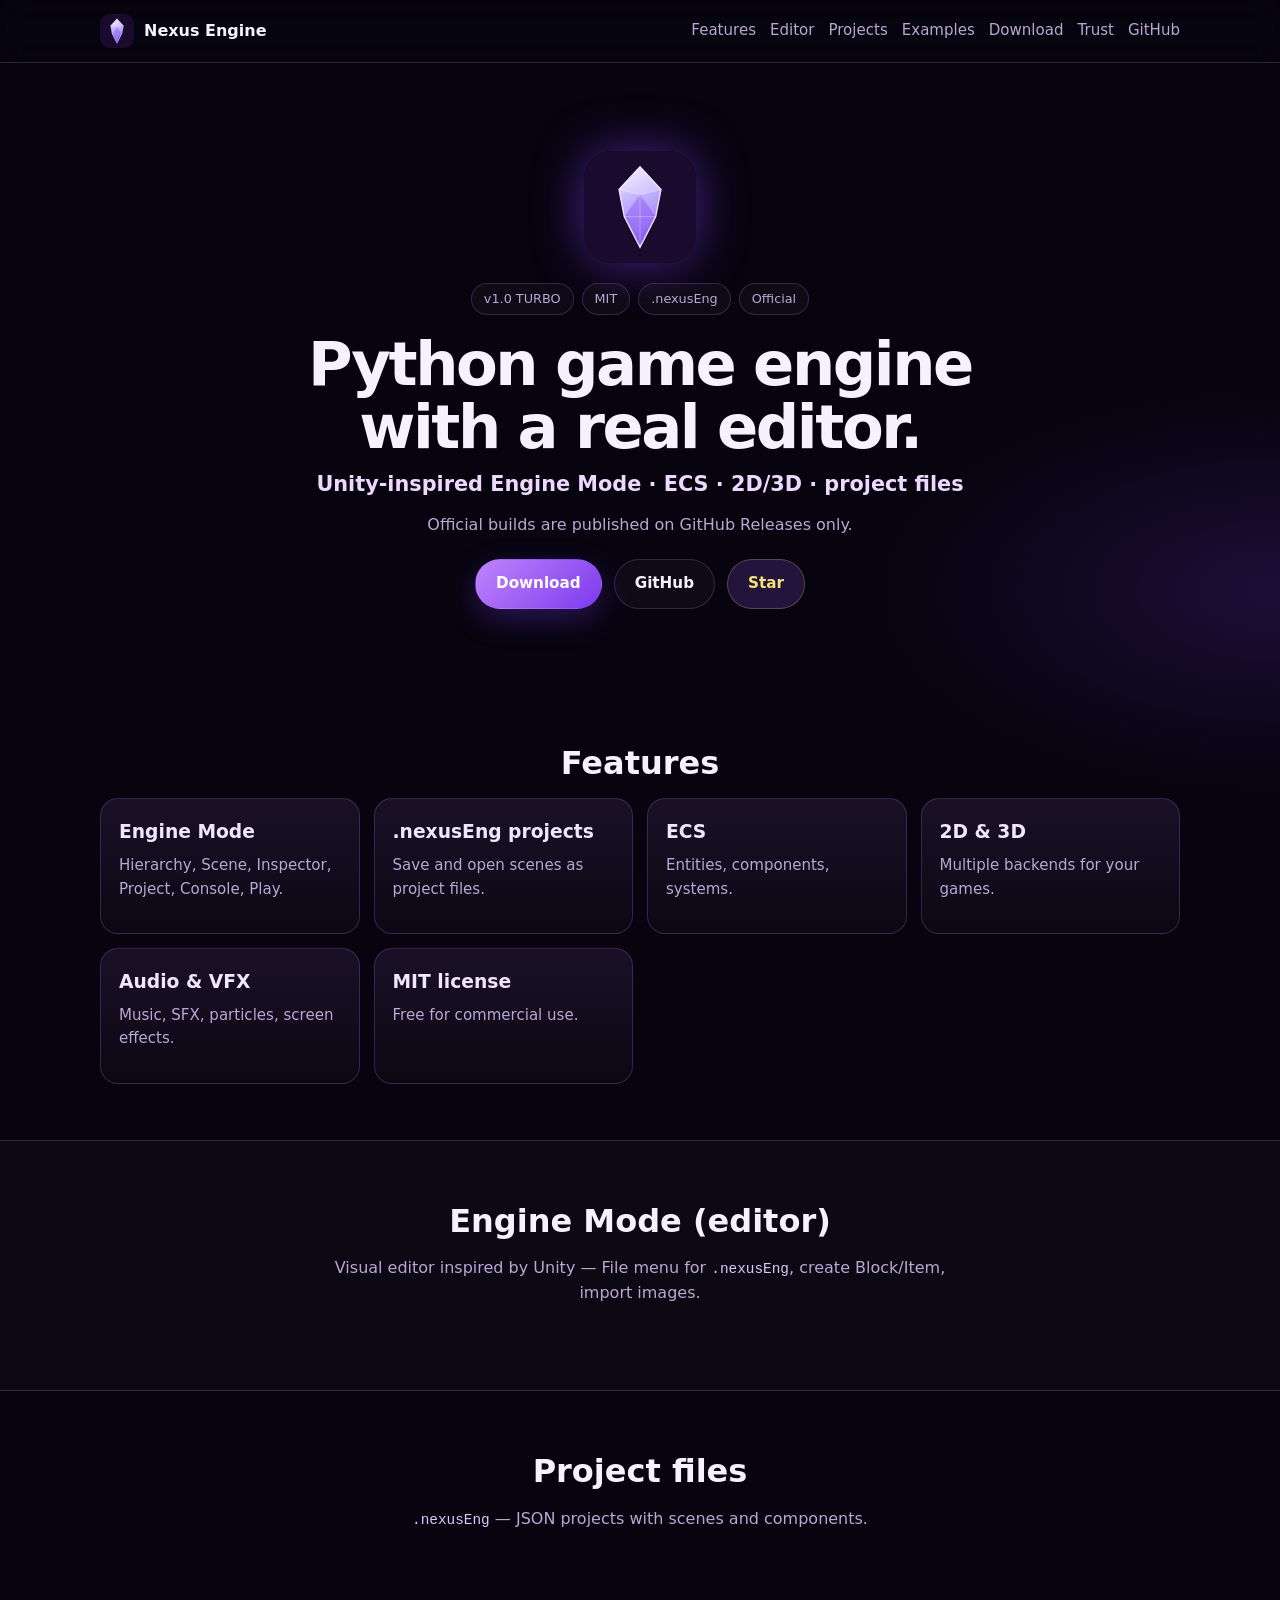
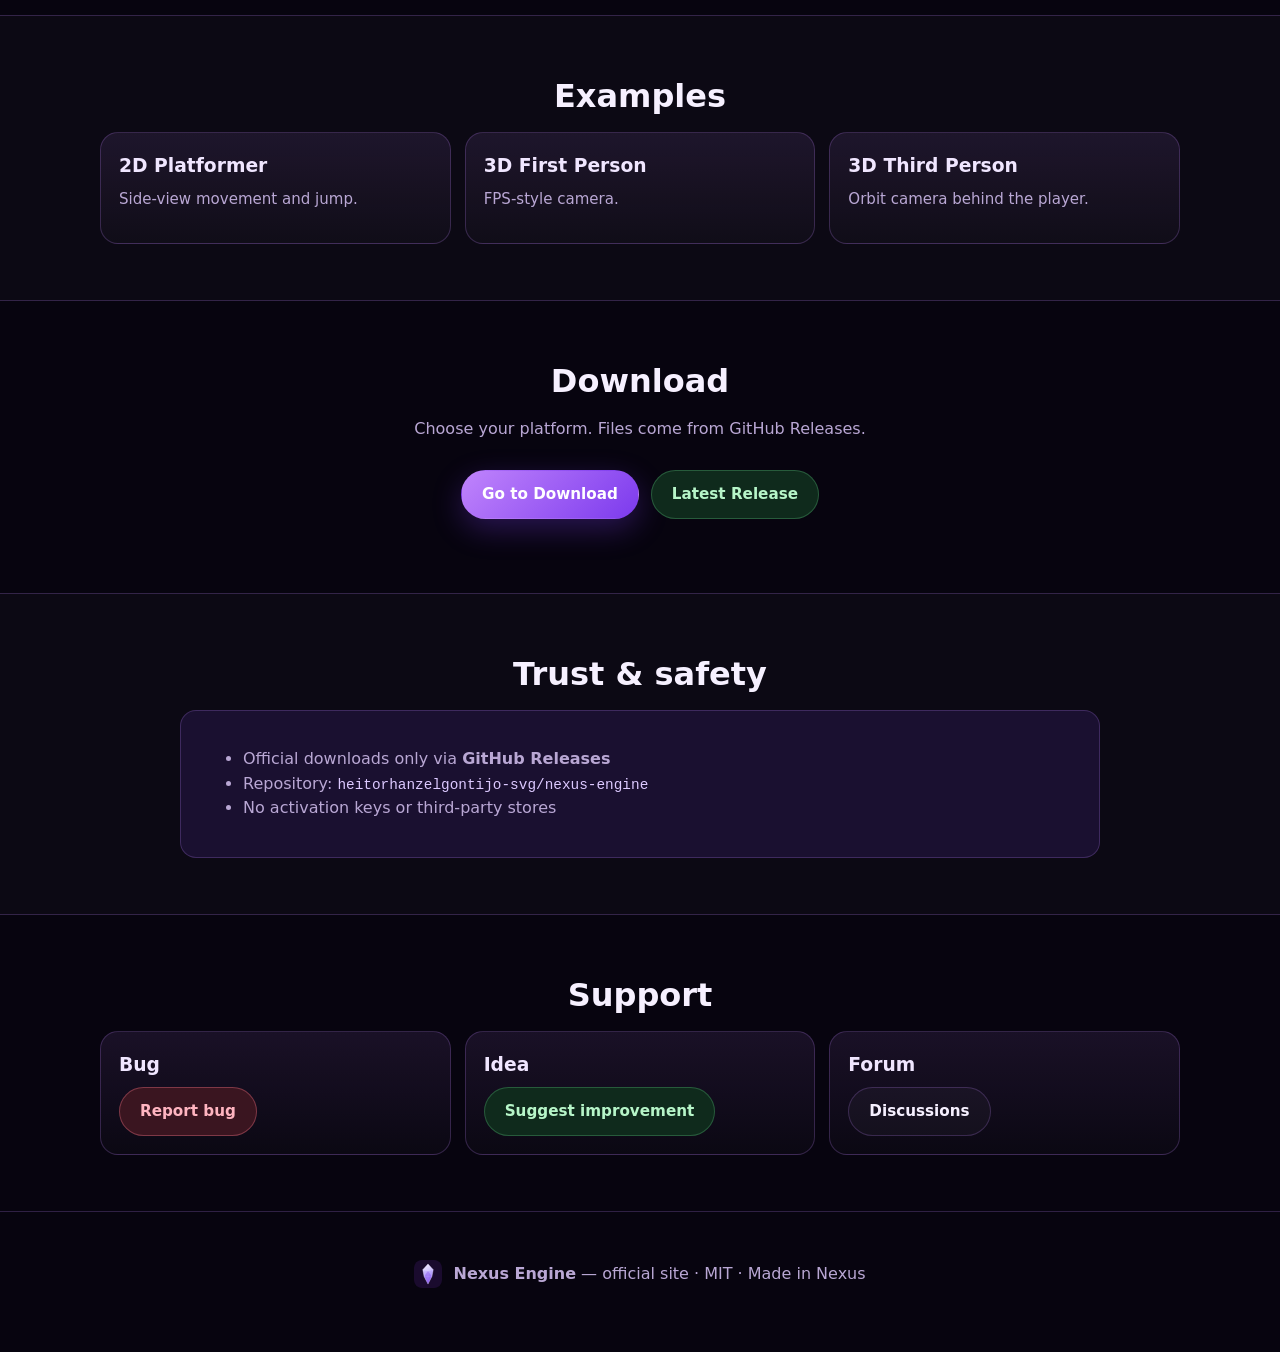
==== commit e0357ab2: "Logo in README; download page → Releases only; remove EXE tutorials" ====
--- a/docs/index.html
+++ b/docs/index.html
@@ -4,21 +4,23 @@
   <meta charset="UTF-8" />
   <meta name="viewport" content="width=device-width, initial-scale=1" />
   <title>Nexus Engine — Official Python Game Engine</title>
-  <meta name="description" content="Nexus Engine 1.0 TURBO — Unity-like editor, .nexusEng projects, 2D/3D examples. MIT." />
+  <meta name="description" content="Nexus Engine 1.0 TURBO — Unity-like editor, .nexusEng projects. Official downloads on GitHub Releases." />
   <link rel="icon" type="image/svg+xml" href="assets/logo.svg" />
   <meta name="theme-color" content="#7c3aed" />
   <link rel="stylesheet" href="styles.css" />
 </head>
 <body>
   <header class="nav"><div class="nav-inner">
-    <a class="brand" href="#top"><img src="assets/logo.svg" alt="Nexus" width="34" height="34" style="border-radius:10px" /><span>Nexus Engine</span></a>
+    <a class="brand" href="#top">
+      <img src="assets/logo.svg" alt="Nexus" width="34" height="34" style="border-radius:10px" />
+      <span>Nexus Engine</span>
+    </a>
     <nav class="links">
       <a href="#features">Features</a>
       <a href="#editor">Editor</a>
       <a href="#project">Projects</a>
       <a href="#examples">Examples</a>
-      <a href="#download">Download</a>
-      <a href="#api">API</a>
+      <a href="download.html">Download</a>
       <a href="#trust">Trust</a>
       <a href="https://github.com/heitorhanzelgontijo-svg/nexus-engine" target="_blank" rel="noopener">GitHub</a>
     </nav>
@@ -26,109 +28,85 @@
 
   <main id="top">
     <section class="hero">
-      <img src="assets/logo.svg" alt="Nexus logo" width="112" height="112" style="border-radius:28px;box-shadow:0 0 48px rgba(124,58,237,.55);margin-bottom:12px" />
+      <img src="assets/logo.svg" alt="Nexus Engine logo" width="112" height="112"
+           style="border-radius:28px;box-shadow:0 0 48px rgba(124,58,237,.55);margin-bottom:12px" />
       <div class="pills" style="margin-bottom:18px">
         <span>v1.0 TURBO</span><span>MIT</span><span>.nexusEng</span><span>Official</span>
       </div>
       <h1>Python game engine<br/>with a real editor.</h1>
-      <p class="tagline">Unity-inspired Engine Mode · ECS · 2D/3D · project files · examples</p>
-      <p class="sub">Open source. Download only from GitHub. No activation keys.</p>
+      <p class="tagline">Unity-inspired Engine Mode · ECS · 2D/3D · project files</p>
+      <p class="sub">Official builds are published on GitHub Releases only.</p>
       <div class="cta">
-        <a class="btn primary" href="https://github.com/heitorhanzelgontijo-svg/nexus-engine/archive/refs/heads/main.zip">Download ZIP</a>
-        <a class="btn ghost" href="https://github.com/heitorhanzelgontijo-svg/nexus-engine">View source</a>
+        <a class="btn primary" href="download.html">Download</a>
+        <a class="btn ghost" href="https://github.com/heitorhanzelgontijo-svg/nexus-engine">GitHub</a>
         <a class="btn star" href="https://github.com/heitorhanzelgontijo-svg/nexus-engine">Star</a>
       </div>
-      <p class="sub" style="margin-top:10px;font-size:.92rem">Official: <span class="mono">github.com/heitorhanzelgontijo-svg/nexus-engine</span></p>
     </section>
 
     <section id="features" class="section">
-      <h2>Everything in the engine</h2>
+      <h2>Features</h2>
       <div class="grid">
         <article class="card"><h3>Engine Mode</h3><p>Hierarchy, Scene, Inspector, Project, Console, Play.</p></article>
-        <article class="card"><h3>.nexusEng projects</h3><p>Save and open full scenes as project files.</p></article>
+        <article class="card"><h3>.nexusEng projects</h3><p>Save and open scenes as project files.</p></article>
         <article class="card"><h3>ECS</h3><p>Entities, components, systems.</p></article>
-        <article class="card"><h3>2D &amp; 3D</h3><p>Pygame · Ursina · Panda3D · Taichi.</p></article>
-        <article class="card"><h3>Physics &amp; input</h3><p>Rigidbody2D, colliders, input helpers.</p></article>
+        <article class="card"><h3>2D &amp; 3D</h3><p>Multiple backends for your games.</p></article>
         <article class="card"><h3>Audio &amp; VFX</h3><p>Music, SFX, particles, screen effects.</p></article>
-        <article class="card"><h3>Turbo mode</h3><p>quality · balanced · turbo · ultra</p></article>
-        <article class="card"><h3>MIT license</h3><p>Free for commercial games and education.</p></article>
+        <article class="card"><h3>MIT license</h3><p>Free for commercial use.</p></article>
       </div>
     </section>
 
     <section id="editor" class="section alt"><div class="inner">
       <h2>Engine Mode (editor)</h2>
-      <div class="grid">
-        <article class="card"><h3>Open</h3><pre class="code">python main.py --editor</pre></article>
-        <article class="card"><h3>Menus</h3><p>File · GameObject (Block/Item) · Assets (Import)</p></article>
-        <article class="card"><h3>Keys</h3><p>Space Play · N/B/I create · Del delete</p></article>
-      </div>
+      <p class="lead">Visual editor inspired by Unity — File menu for <span class="mono">.nexusEng</span>, create Block/Item, import images.</p>
     </div></section>
 
     <section id="project" class="section">
-      <h2>Project files (.nexusEng)</h2>
-      <div class="panel">
-        <pre class="code">python main.py --project examples_projects/exemplo.nexusEng</pre>
-        <p style="margin-top:12px;color:var(--muted)"><a href="https://github.com/heitorhanzelgontijo-svg/nexus-engine/blob/main/docs/PROJECT_FORMAT.md">PROJECT_FORMAT.md</a></p>
-      </div>
+      <h2>Project files</h2>
+      <p class="lead"><span class="mono">.nexusEng</span> — JSON projects with scenes and components.</p>
     </section>
 
     <section id="examples" class="section alt"><div class="inner">
       <h2>Examples</h2>
       <div class="grid">
-        <article class="card"><h3>2D Platformer</h3><pre class="code">python main.py --platformer</pre></article>
-        <article class="card"><h3>3D FPS</h3><pre class="code">python main.py --fps</pre></article>
-        <article class="card"><h3>3D TPS</h3><pre class="code">python main.py --tps</pre></article>
+        <article class="card"><h3>2D Platformer</h3><p>Side-view movement and jump.</p></article>
+        <article class="card"><h3>3D First Person</h3><p>FPS-style camera.</p></article>
+        <article class="card"><h3>3D Third Person</h3><p>Orbit camera behind the player.</p></article>
       </div>
     </div></section>
 
-    <section id="download" class="section">
+    <section class="section">
       <h2>Download</h2>
-      <div class="grid">
-        <article class="card"><h3>Source ZIP</h3><a class="btn primary" href="https://github.com/heitorhanzelgontijo-svg/nexus-engine/archive/refs/heads/main.zip">Download ZIP</a></article>
-        <article class="card"><h3>Releases</h3><a class="btn ok" href="https://github.com/heitorhanzelgontijo-svg/nexus-engine/releases">Open Releases</a></article>
-        <article class="card"><h3>EXE (Windows)</h3><pre class="code">python build_exe.py --zip</pre></article>
+      <p class="lead">Choose your platform. Files come from GitHub Releases.</p>
+      <div class="cta">
+        <a class="btn primary" href="download.html">Go to Download</a>
+        <a class="btn ok" href="https://github.com/heitorhanzelgontijo-svg/nexus-engine/releases/latest">Latest Release</a>
       </div>
-      <div class="okbox"><strong>Install:</strong> <span class="mono">pip install pygame numpy</span> · optional <span class="mono">ursina</span></div>
     </section>
 
-    <section id="api" class="section alt"><div class="inner">
-      <h2>Minimal API</h2>
-      <pre class="code">from nexus_engine import Application, World, Transform, SpriteRenderer, Turbo
-Turbo.set("turbo")
-world = World("Game")
-player = world.create_entity("Player")
-player.add_component(Transform(100, 100))
-player.add_component(SpriteRenderer(color=(100, 200, 255), width=32, height=32))
-Application(title="My Game", backend="pygame", turbo="turbo").run(world)</pre>
-    </div></section>
-
-    <section id="trust" class="section">
+    <section id="trust" class="section alt"><div class="inner">
       <h2>Trust &amp; safety</h2>
       <div class="panel">
         <ul>
-          <li>Public MIT source on GitHub</li>
-          <li>No activation keys or remote unlock</li>
-          <li>SmartScreen may warn on unsigned builds</li>
+          <li>Official downloads only via <strong>GitHub Releases</strong></li>
+          <li>Repository: <span class="mono">heitorhanzelgontijo-svg/nexus-engine</span></li>
+          <li>No activation keys or third-party stores</li>
         </ul>
-        <p><a href="https://github.com/heitorhanzelgontijo-svg/nexus-engine/blob/main/SECURITY.md">SECURITY.md</a> · <a href="https://github.com/heitorhanzelgontijo-svg/nexus-engine/blob/main/TRUST.md">TRUST.md</a></p>
       </div>
-      <div class="warnbox">Only download from <span class="mono">github.com/heitorhanzelgontijo-svg/nexus-engine</span></div>
-    </section>
+    </div></section>
 
-    <section class="section alt"><div class="inner">
+    <section class="section">
       <h2>Support</h2>
       <div class="grid">
         <article class="card"><h3>Bug</h3><a class="btn danger" href="https://github.com/heitorhanzelgontijo-svg/nexus-engine/issues/new?labels=bug&title=%5BBUG%5D%20">Report bug</a></article>
         <article class="card"><h3>Idea</h3><a class="btn ok" href="https://github.com/heitorhanzelgontijo-svg/nexus-engine/issues/new?labels=enhancement&title=%5BENHANCEMENT%5D%20">Suggest improvement</a></article>
         <article class="card"><h3>Forum</h3><a class="btn ghost" href="https://github.com/heitorhanzelgontijo-svg/nexus-engine/discussions">Discussions</a></article>
       </div>
-    </div></section>
+    </section>
   </main>
 
   <footer>
     <img src="assets/logo.svg" width="28" height="28" style="border-radius:8px;vertical-align:middle;margin-right:6px" alt="" />
     <strong>Nexus Engine</strong> — official site · MIT · Made in Nexus
-    <p class="sub">Not affiliated with Unity Technologies.</p>
   </footer>
 </body>
 </html>
